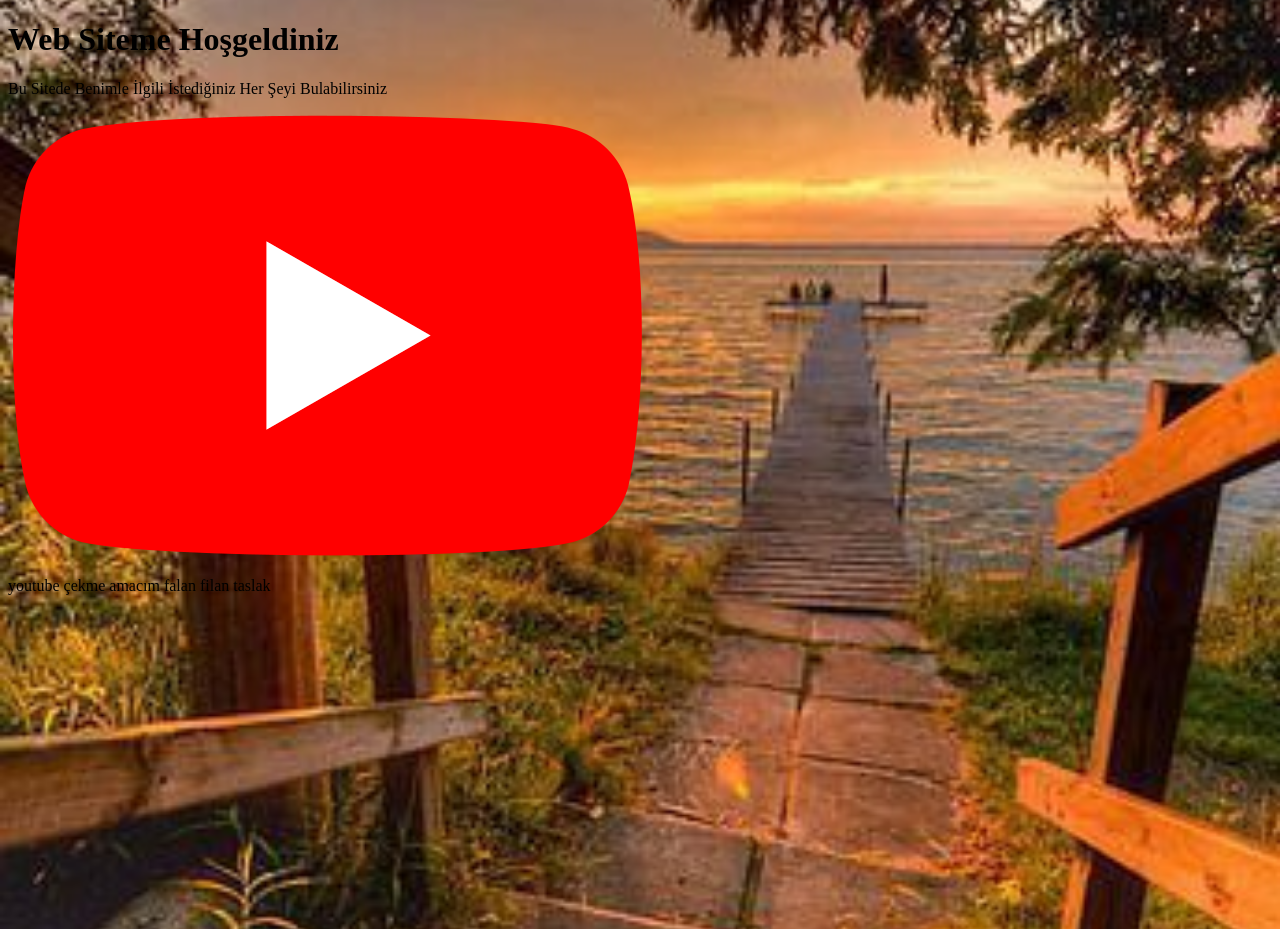
==== frontend/index.html @ 65c13953 "web sitesi yapımı" ====
<!doctype html>
<html lang="en">
  <head>
    <meta charset="UTF-8" />
    <meta name="viewport" content="width=device-width, initial-scale=1.0" />
    <title>efe berke erdoğan</title>
    <link rel="stylesheet" href="css/style.css" />
  </head>
  <body background="images/manzara.jpg">
    <div class="container">
      <div class="başlık" id="özel-başlık">
        <p>
          <span>
            <h1>Web Siteme Hoşgeldiniz</h1>
            <p>Bu Sitede Benimle İlgili İstediğiniz Her Şeyi Bulabilirsiniz</p>
          </span>
        </p>
      </div>

      <div class="YouTube" id="YouTube-kartı">
        <div class="YouTube" id="YT-Link">
          <a href="https://www.youtube.com/" target="_blank">
            <img src="images/Youtube_logo.png" alt=""
          /></a>
        </div>
        <div>
            <p>
                <span>
                    youtube çekme amacım falan filan taslak
                </span>
            </p>
        </div>
      </div>
    </div>

    <script src="js/script.js"></script>
  </body>
</html>
---- frontend/css/style.css ----
body {
    background-size: cover;
    background-repeat: no-repeat;
    background-attachment: fixed;
    background-position: center;
    min-height: 100vh;
}
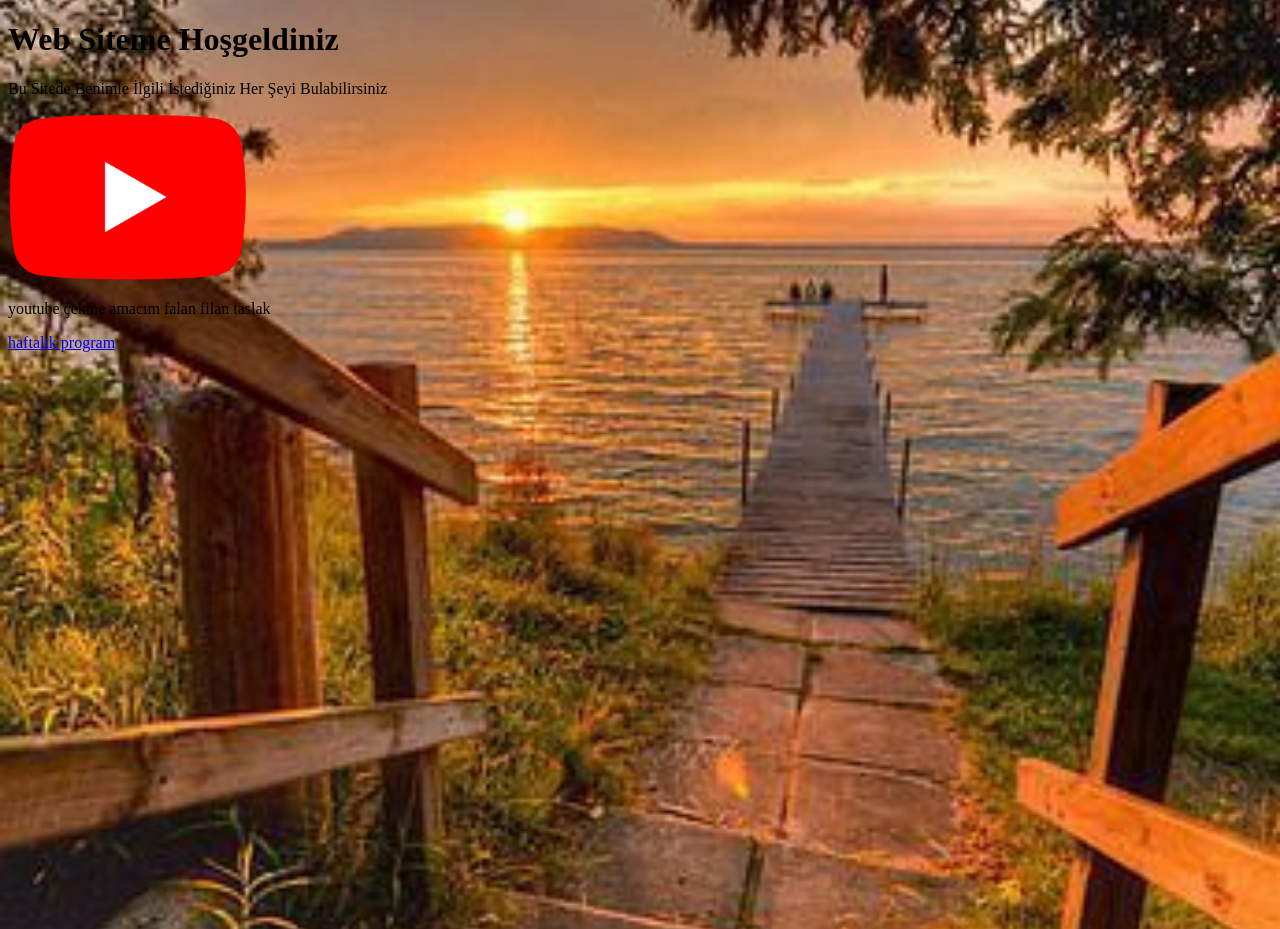
==== commit afe675a4: "haftalık program yapımı" ====
--- a/frontend/index.html
+++ b/frontend/index.html
@@ -5,6 +5,7 @@
     <meta name="viewport" content="width=device-width, initial-scale=1.0" />
     <title>efe berke erdoğan</title>
     <link rel="stylesheet" href="css/style.css" />
+    <link 
   </head>
   <body background="images/manzara.jpg">
     <div class="container">
@@ -31,6 +32,10 @@
             </p>
         </div>
       </div>
+      <div class="haftalık-program">
+        <a href="index.sayfa.2.html" target="_blank">haftalık program</a>
+
+      </div>
     </div>
 
     <script src="js/script.js"></script>
--- a/frontend/css/style.css
+++ b/frontend/css/style.css
@@ -4,4 +4,8 @@
     background-attachment: fixed;
     background-position: center;
     min-height: 100vh;
+}
+#YT-Link img{
+    width: 240px;
+    height: auto;
 }
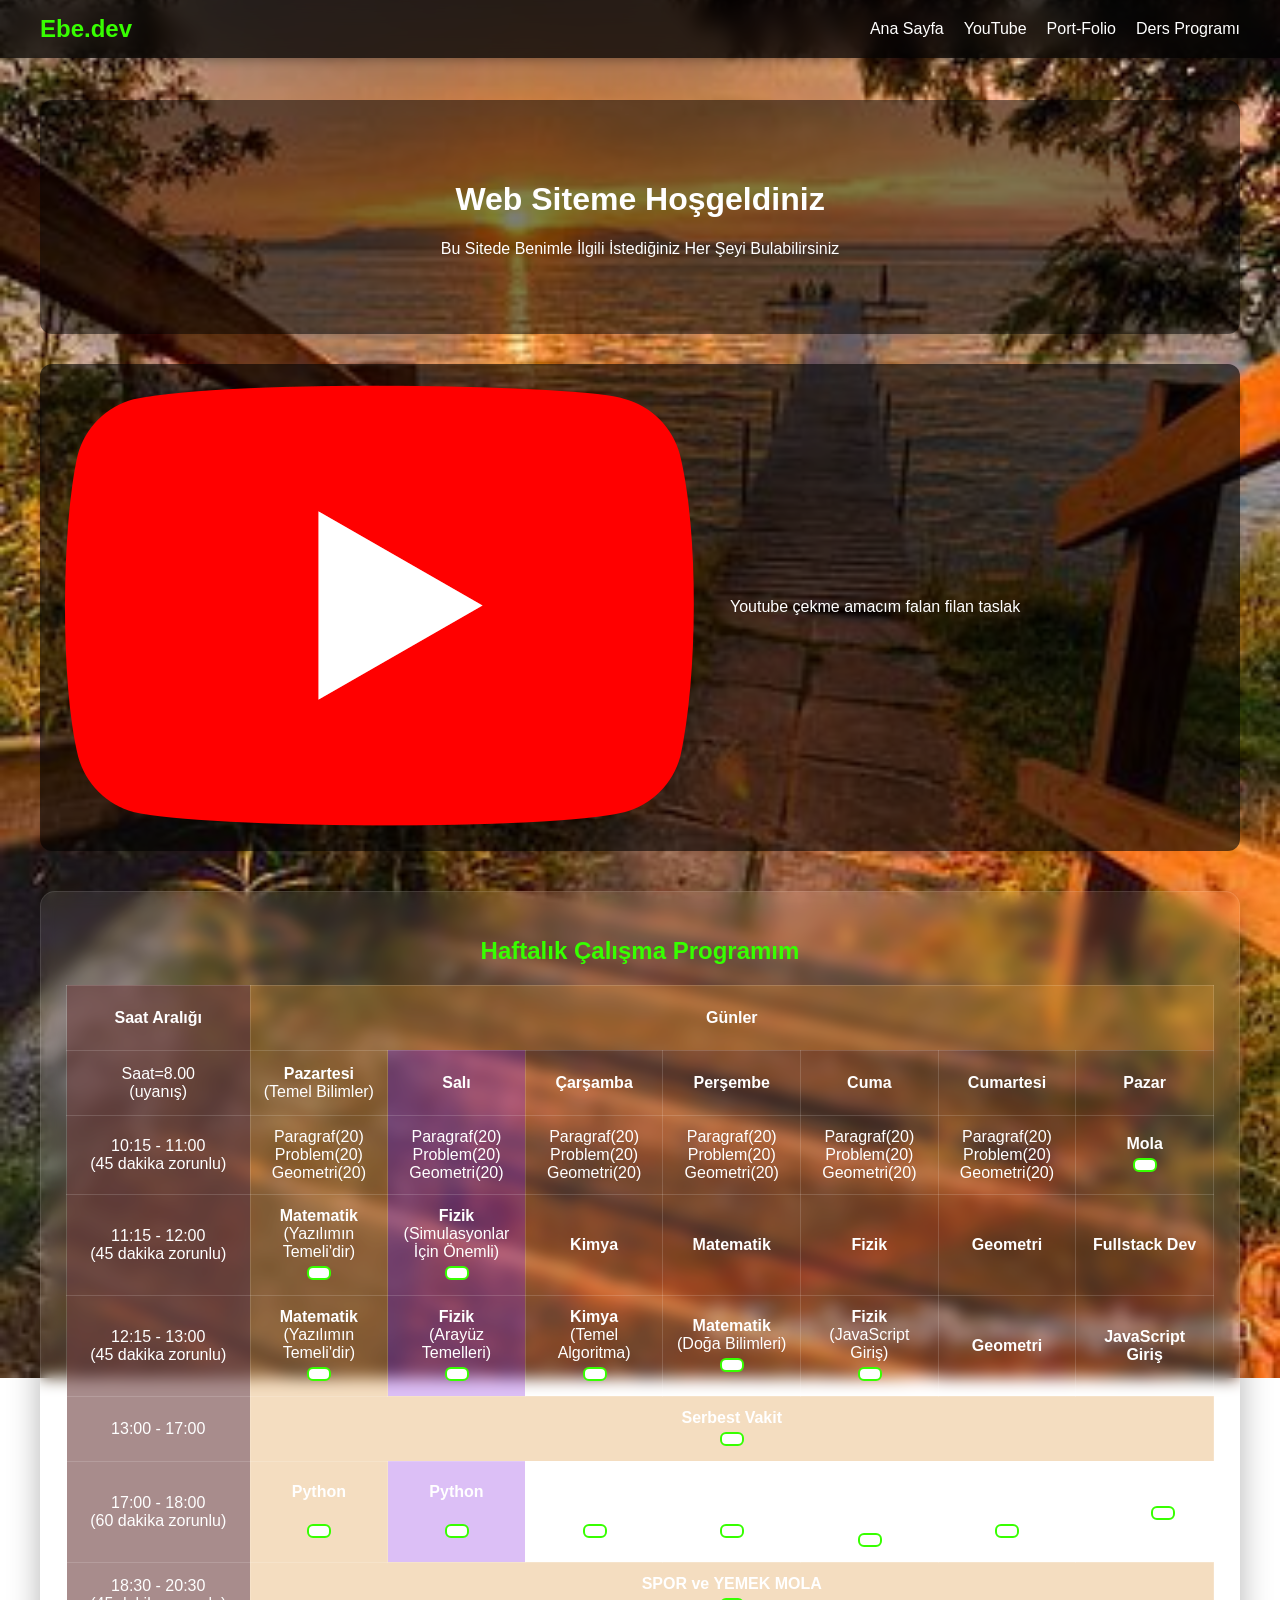
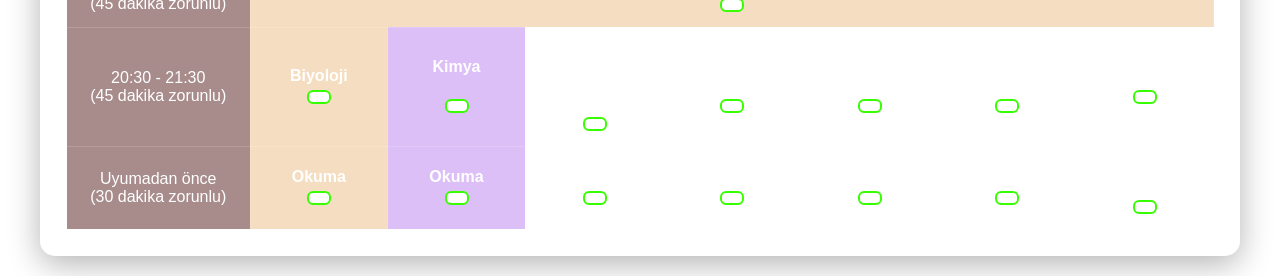
==== commit aed2a7e1: "kod yapısı değişimi ve düzenleme" ====
--- a/frontend/index.html
+++ b/frontend/index.html
@@ -1,43 +1,164 @@
 <!doctype html>
-<html lang="en">
+<html lang="tr">
   <head>
     <meta charset="UTF-8" />
     <meta name="viewport" content="width=device-width, initial-scale=1.0" />
-    <title>efe berke erdoğan</title>
-    <link rel="stylesheet" href="css/style.css" />
-    <link 
+    <title>Efe Berke Erdoğan</title>
+    <link rel="stylesheet" href="/frontend/css/style.css" />
   </head>
-  <body background="images/manzara.jpg">
+  <body>
+
+    <nav class="navbar">
+      <div class="nav-container">
+        <a href="#home" class="logo">Ebe.dev</a>
+        <ul class="nav-links">
+          <li><a href="#home">Ana Sayfa</a></li>
+          <li><a href="#youtube">YouTube</a></li>
+          <li><a href="#port-folio">Port-Folio</a></li>
+          <li><a href="#weekly-program">Ders Programı</a></li>
+        </ul>
+      </div>
+    </nav>
+
     <div class="container">
-      <div class="başlık" id="özel-başlık">
-        <p>
-          <span>
-            <h1>Web Siteme Hoşgeldiniz</h1>
-            <p>Bu Sitede Benimle İlgili İstediğiniz Her Şeyi Bulabilirsiniz</p>
-          </span>
-        </p>
-      </div>
+      
+      <header class="hero-section" id="home">
+        <h1>Web Siteme Hoşgeldiniz</h1>
+        <p>Bu Sitede Benimle İlgili İstediğiniz Her Şeyi Bulabilirsiniz</p>
+      </header>
 
-      <div class="YouTube" id="YouTube-kartı">
-        <div class="YouTube" id="YT-Link">
-          <a href="https://www.youtube.com/" target="_blank">
-            <img src="images/Youtube_logo.png" alt=""
-          /></a>
+      <section class="youtube-section" id="youtube">
+        <div class="youtube-card">
+          <div class="yt-logo">
+            <a href="https://www.youtube.com/" target="_blank">
+              <img src="images/Youtube_logo.png" alt="YouTube Logo" />
+            </a>
+          </div>
+          <div class="yt-content">
+            <p>Youtube çekme amacım falan filan taslak</p>
+          </div>
         </div>
-        <div>
-            <p>
-                <span>
-                    youtube çekme amacım falan filan taslak
-                </span>
-            </p>
+      </section>
+
+      <section class="port-folio-section" id="port-folio">
+
+      </section>
+
+      <section class="program-section" id="weekly-program">
+        <h2 class="section-title">Haftalık Çalışma Programım</h2>
+        <div class="table-responsive">
+          <table border="1" cellpadding="1" cellspacing="0">
+            <colgroup>
+              <col class="saat-sutunu" />
+              <col class="pazartesi-sutunu" />
+              <col class="sali-sutunu" />
+              <col class="carsamba-sutunu" />
+              <col class="persembe-sutunu" />
+              <col class="cuma-sutunu" />
+              <col class="cumartesi-sutunu" />
+              <col class="pazar-sutunu" />
+            </colgroup>
+
+            <thead>
+              <tr>
+                <th>Saat Aralığı</th>
+                <th colspan="7" style="text-align: center">Günler</th>
+              </tr>
+            </thead>
+
+            <tbody>
+              <tr>
+                <td>Saat=8.00<br />(uyanış)</td>
+                <td><b>Pazartesi</b><br />(Temel Bilimler)</td>
+                <td><b>Salı</b></td>
+                <td><b>Çarşamba</b></td>
+                <td><b>Perşembe</b></td>
+                <td><b>Cuma</b></td>
+                <td><b>Cumartesi</b></td>
+                <td><b>Pazar</b></td>
+              </tr>
+
+              <tr>
+                <td>10:15 - 11:00<br />(45 dakika zorunlu)</td>
+                <td>Paragraf(20)<br/>Problem(20)<br/>Geometri(20)</td>
+                <td>Paragraf(20)<br/>Problem(20)<br/>Geometri(20)</td>
+                <td>Paragraf(20)<br/>Problem(20)<br/>Geometri(20)</td>
+                <td>Paragraf(20)<br/>Problem(20)<br/>Geometri(20)</td>
+                <td>Paragraf(20)<br/>Problem(20)<br/>Geometri(20)</td>
+                <td>Paragraf(20)<br/>Problem(20)<br/>Geometri(20)</td>
+                <td><b>Mola</b><br /><input type="checkbox" class="ders-tik" id="pazar-mola" /></td>
+              </tr>
+
+              <tr>
+                <td>11:15 - 12:00<br/>(45 dakika zorunlu)</td>
+                <td><b>Matematik</b><br />(Yazılımın Temeli'dir)<br /><input type="checkbox" class="ders-tik" id="pzt2-matematik" /></td>
+                <td><b>Fizik</b><br />(Simulasyonlar İçin Önemli)<br /><input type="checkbox" class="ders-tik" id="fzk2" /></td>
+                <td><b>Kimya</b><br/></td>
+                <td><b>Matematik</b><br/></td>
+                <td><b>Fizik</b><br/></td>
+                <td><b>Geometri</b><br/></td>
+                <td><b>Fullstack Dev</b><br/></td>
+              </tr>
+
+              <tr>
+                <td>12:15 - 13:00<br/>(45 dakika zorunlu)</td>
+                <td><b>Matematik</b><br />(Yazılımın Temeli'dir)<br /><input type="checkbox" class="ders-tik" id="pzt-matematik" /></td>
+                <td><b>Fizik</b><br />(Arayüz Temelleri)<br /><input type="checkbox" class="ders-tik" id="salı-fzk" /></td>
+                <td><b>Kimya</b><br />(Temel Algoritma)<br /><input type="checkbox" class="ders-tik" id="çarşamba-kmy" /></td>
+                <td><b>Matematik</b><br />(Doğa Bilimleri)<br /><input type="checkbox" class="ders-tik" id="perşembe-mat" /></td>
+                <td><b>Fizik</b><br />(JavaScript Giriş)<br /><input type="checkbox" class="ders-tik" id="cuma-fzk" /></td>
+                <td><b>Geometri</b></td>
+                <td><b>JavaScript Giriş</b></td>
+              </tr>
+
+              <tr>
+                <td>13:00 - 17:00</td>
+                <td colspan="7" style="text-align: center"><b>Serbest Vakit</b><br /><input type="checkbox" class="ders-tik" id="serbest" /></td>
+              </tr>
+
+              <tr>
+                <td>17:00 - 18:00<br/>(60 dakika zorunlu)</td>
+                <td><b>Python</b><br /><br /><input type="checkbox" class="ders-tik" id="pzt-py" /></td>
+                <td><b>Python</b><br /><br /><input type="checkbox" class="ders-tik" id="salı-py" /></td>
+                <td><b>Yabancı Dil</b><br /><br /><input type="checkbox" class="ders-tik" id="çarşamba-dil" /></td>
+                <td><b>Python</b><br /><br /><input type="checkbox" class="ders-tik" id="perşembe-py" /></td>
+                <td><b>Fullstack Pratik</b><br /><br /><input type="checkbox" class="ders-tik" id="cuma-fs" /></td>
+                <td><b>Yabancı Dil</b><br /><br /><input type="checkbox" class="ders-tik" id="cumartesi-dil" /></td>
+                <td><b>Mola</b><input type="checkbox" class="ders-tik" id="serbest2" /></td>
+              </tr>
+
+              <tr>
+                <td>18:30 - 20:30<br/>(45 dakika zorunlu)</td>
+                <td colspan="7" style="text-align: center"><b>SPOR ve YEMEK MOLA<br /><input type="checkbox" class="ders-tik" id="spor" /></b></td>
+              </tr>
+
+              <tr>
+                <td>20:30 - 21:30<br/>(45 dakika zorunlu)</td>
+                <td><b>Biyoloji</b><br /><input type="checkbox" class="ders-tik" id="pzt-bio" /></td>
+                <td><b>Kimya</b><br /><br /><input type="checkbox" class="ders-tik" id="salı-kmy2" /></td>
+                <td><b>Çince</b><br />(Çince müzik, dizi veya videolar izle.)<br /><input type="checkbox" class="ders-tik" id="çarşamba-çince" /></td>
+                <td><b>Biyoloji</b><br />(.)<br /><input type="checkbox" class="ders-tik" id="perşembe-bio" /></td>
+                <td><b>Kimya</b><br /><br /><input type="checkbox" class="ders-tik" id="cuma-kmy2" /></td>
+                <td><b>Haftalık Özet</b><br /><br /><input type="checkbox" class="ders-tik" id="cumartesi-özet" /></td>
+                <td><b>Mola</b><br /><input type="checkbox" class="ders-tik" id="pazar-mola2" /></td>
+              </tr>
+
+              <tr>
+                <td>Uyumadan önce<br/>(30 dakika zorunlu)</td>
+                <td><b>Okuma</b><br /><input type="checkbox" class="ders-tik" id="pzt-oku" /></td>
+                <td><b>Okuma</b><br /><input type="checkbox" class="ders-tik" id="salı-oku" /></td>
+                <td><b>Okuma</b><br /><input type="checkbox" class="ders-tik" id="çarşamba-oku" /></td>
+                <td><b>Okuma</b><br /><input type="checkbox" class="ders-tik" id="perşembe-oku" /></td>
+                <td><b>Okuma</b><br /><input type="checkbox" class="ders-tik" id="cuma-oku" /></td>
+                <td><b>Okuma</b><br /><input type="checkbox" class="ders-tik" id="cumartesi-oku" /></td>
+                <td><b>Kitabın Haftalık Özeti</b><br /><input type="checkbox" class="ders-tik" id="pazar-oku" /></td>
+              </tr>
+            </tbody>
+          </table>
         </div>
-      </div>
-      <div class="haftalık-program">
-        <a href="index.sayfa.2.html" target="_blank">haftalık program</a>
-
-      </div>
+      </section>
     </div>
 
-    <script src="js/script.js"></script>
+    <script src="/frontend/js/script.js"></script>
   </body>
-</html>
+</html>
--- a/frontend/css/style.css
+++ b/frontend/css/style.css
@@ -1,11 +1,165 @@
+/* GENEL AYARLAR VE TEK SAYFADA YAĞ GİBİ KAYMA EFEKTİ */
+html {
+    scroll-behavior: smooth; /* Butonlara basınca sayfayı yumuşakça kaydıran sihir */
+    font-family: 'Segoe UI', Tahoma, Geneva, Verdana, sans-serif;
+}
+
 body {
+    background-image: url('../images/manzara.jpg'); /* Klasör yapına göre gerekirse yolu düzeltirsin */
     background-size: cover;
     background-repeat: no-repeat;
     background-attachment: fixed;
     background-position: center;
     min-height: 100vh;
+    margin: 0;
+    padding-top: 80px; /* Navbar'ın altında kalmamak için boşluk */
+    color: #fff;
 }
-#YT-Link img{
-    width: 240px;
+
+/* KAPSAYICI */
+.container {
+    max-width: 1200px;
+    margin: 0 auto;
+    padding: 20px;
+}
+
+/* MODERN NAVBAR STİLLERİ */
+.navbar {
+    position: fixed;
+    top: 0;
+    left: 0;
+    width: 100%;
+    background: rgba(0, 0, 0, 0.75);
+    backdrop-filter: blur(10px);
+    z-index: 1000;
+    box-shadow: 0 2px 10px rgba(0,0,0,0.3);
+}
+.nav-container {
+    display: flex;
+    justify-content: space-between;
+    align-items: center;
+    max-width: 1200px;
+    margin: 0 auto;
+    padding: 15px 20px;
+}
+.navbar .logo {
+    color: #37ff00;
+    font-size: 24px;
+    font-weight: bold;
+    text-decoration: none;
+}
+.nav-links {
+    list-style: none;
+    display: flex;
+    gap: 20px;
+    margin: 0;
+    padding: 0;
+}
+.nav-links a {
+    color: #fff;
+    text-decoration: none;
+    font-weight: 500;
+    transition: color 0.3s ease;
+}
+.nav-links a:hover {
+    color: #37ff00; /* Menünün üstüne gelince parlasın */
+}
+
+/* BAŞLIK VE KARTLAR */
+.hero-section {
+    text-align: center;
+    padding: 60px 20px;
+    background: rgba(0, 0, 0, 0.5);
+    border-radius: 12px;
+    margin-bottom: 30px;
+}
+
+.youtube-card {
+    display: flex;
+    align-items: center;
+    gap: 30px;
+    background: rgba(0, 0, 0, 0.6);
+    padding: 20px;
+    border-radius: 12px;
+    margin-bottom: 40px;
+}
+#YT-Link img {
+    width: 20px; /* İstediğin boyuta çekebilirsin */
+    max-width: 180px;
     height: auto;
+}
+
+/* TABLO STİLLERİ (MODERN CAM EFEKTİ) */
+.program-section {
+    background: rgba(255, 255, 255, 0.08); /* Şeffaf beyaz arka plan */
+    backdrop-filter: blur(8px); /* Arkadaki manzarayı buzlu cam yapar */
+    border: 1px solid rgba(255, 255, 255, 0.1);
+    padding: 25px;
+    border-radius: 15px;
+    box-shadow: 0 8px 32px rgba(0, 0, 0, 0.3);
+}
+.section-title {
+    text-align: center;
+    color: #37ff00;
+    margin-bottom: 20px;
+}
+.table-responsive {
+    overflow-x: auto; /* Mobilde tablo taşarsa yana doğru kaysın diye koruma */
+}
+table {
+    width: 100%;
+    table-layout: fixed;
+    border-collapse: collapse;
+    color: #fff;
+}
+
+.saat-sutunu {
+    width: 16%;
+    background: rgba(110, 64, 64, 0.6);
+}
+.pazartesi-sutunu, .sali-sutunu, .carsamba-sutunu, .persembe-sutunu, .cuma-sutunu, .cumartesi-sutunu, .pazar-sutunu {
+    width: 12%;
+}
+.pazartesi-sutunu { background: rgba(219, 142, 49, 0.3); }
+.sali-sutunu { background: rgba(138, 43, 226, 0.3); }
+
+table td, table th {
+    height: 40px;
+    text-align: center;
+    vertical-align: middle;
+    word-wrap: break-word;
+    padding: 12px;
+    border: 1px solid rgba(255, 255, 255, 0.15);
+}
+
+/* SENİN EFSANE TİK TASARIMIN (Ufak hata düzeltildi) */
+.ders-tik {
+    -webkit-appearance: none;
+    appearance: none;
+    width: 24px;
+    height: 14px;
+    border: 2px solid #37ff00;
+    border-radius: 6px;
+    outline: none;
+    cursor: pointer;
+    display: inline-block;
+    vertical-align: middle;
+    margin-top: 5px;
+    transition: all 0.2s ease;
+    background-color: #fff;
+}
+.ders-tik:checked {
+    background-color: #00d107;
+    border-color: #4caf50;
+    position: relative;
+}
+.ders-tik:checked::before {
+    content: '✓';
+    font-size: 14px;
+    color: white;
+    font-weight: bold;
+    position: absolute;
+    top: 50%;
+    left: 50%;
+    transform: translate(-50%, -50%);
 }
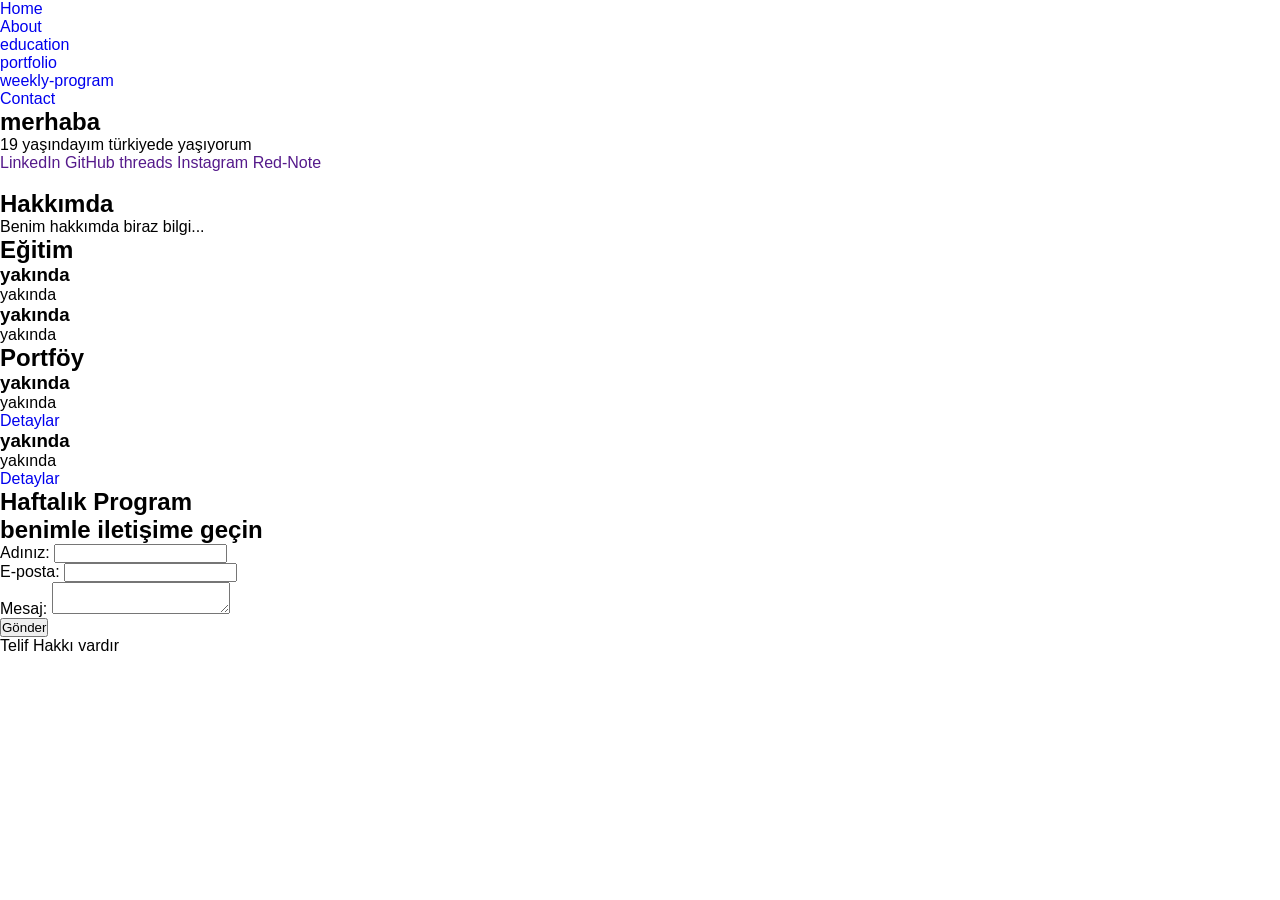
==== commit f75eeec6: "yeni iskelet yapısı ve css başlangıç" ====
--- a/frontend/index.html
+++ b/frontend/index.html
@@ -1,164 +1,115 @@
 <!doctype html>
-<html lang="tr">
+<html lang="en">
   <head>
     <meta charset="UTF-8" />
     <meta name="viewport" content="width=device-width, initial-scale=1.0" />
-    <title>Efe Berke Erdoğan</title>
     <link rel="stylesheet" href="/frontend/css/style.css" />
+    <title>aero-zenith-sys</title>
   </head>
   <body>
+    <header class="head-and-navbar">
+      <nav class="navbar">
+        <div class="logo-container"></div>
+        <ul class="nav-links">
+          <li><a href="#home">Home</a></li>
+          <li><a href="#about">About</a></li>
+          <li><a href="#education">education</a></li>
+          <li><a href="#portfolio">portfolio</a></li>
+          <li><a href="#weekly-program">weekly-program</a></li>
+          <li><a href="#contact">Contact</a></li>
+        </ul>
+      </nav>
+    </header>
 
-    <nav class="navbar">
-      <div class="nav-container">
-        <a href="#home" class="logo">Ebe.dev</a>
-        <ul class="nav-links">
-          <li><a href="#home">Ana Sayfa</a></li>
-          <li><a href="#youtube">YouTube</a></li>
-          <li><a href="#port-folio">Port-Folio</a></li>
-          <li><a href="#weekly-program">Ders Programı</a></li>
-        </ul>
-      </div>
-    </nav>
+    <main class="main-content">
+      <section class="hero-section" id="home">
+        <div class="left-container">
+          <h1>merhaba</h1>
+          <p>19 yaşındayım türkiyede yaşıyorum</p>
+          <div class="social-icon-links">
+            <a href="" target="_blank">LinkedIn</a>
+            <a href="" target="_blank">GitHub</a>
+            <a href="" target="_blank">threads</a>
+            <a href="" target="_blank">Instagram</a>
+            <a href="" target="_blank">Red-Note</a>
+          </div>
+        </div>
+        <div class="left-container-image">
+          <img src="" alt="" />
+        </div>
+      </section>
 
-    <div class="container">
-      
-      <header class="hero-section" id="home">
-        <h1>Web Siteme Hoşgeldiniz</h1>
-        <p>Bu Sitede Benimle İlgili İstediğiniz Her Şeyi Bulabilirsiniz</p>
-      </header>
+      <section class="about-section" id="about">
+        <h2>Hakkımda</h2>
+        <div>
+          <p>Benim hakkımda biraz bilgi...</p>
+        </div>
+      </section>
 
-      <section class="youtube-section" id="youtube">
-        <div class="youtube-card">
-          <div class="yt-logo">
-            <a href="https://www.youtube.com/" target="_blank">
-              <img src="images/Youtube_logo.png" alt="YouTube Logo" />
-            </a>
+      <section class="education-section" id="education">
+        <h2>Eğitim</h2>
+        <div class="education-card">
+          <h3>yakında</h3>
+          <p>yakında</p>
+        </div>
+
+        <div class="education-card">
+          <h3>yakında</h3>
+          <p>yakında</p>
+        </div>
+      </section>
+
+      <section class="portfolio-section" id="portfolio">
+        <h2>Portföy</h2>
+
+        <div>
+          <div class="portfolio-card">
+            <h3>yakında</h3>
+            <p>yakında</p>
+            <a href="#">Detaylar</a>
           </div>
-          <div class="yt-content">
-            <p>Youtube çekme amacım falan filan taslak</p>
+
+          <div class="portfolio-card">
+            <h3>yakında</h3>
+            <p>yakında</p>
+            <a href="#">Detaylar</a>
           </div>
         </div>
       </section>
 
-      <section class="port-folio-section" id="port-folio">
+      <section class="weekly-program-section" id="weekly-program">
+        <h2>Haftalık Program</h2>
 
+        <div>
+          <table></table>
+        </div>
       </section>
 
-      <section class="program-section" id="weekly-program">
-        <h2 class="section-title">Haftalık Çalışma Programım</h2>
-        <div class="table-responsive">
-          <table border="1" cellpadding="1" cellspacing="0">
-            <colgroup>
-              <col class="saat-sutunu" />
-              <col class="pazartesi-sutunu" />
-              <col class="sali-sutunu" />
-              <col class="carsamba-sutunu" />
-              <col class="persembe-sutunu" />
-              <col class="cuma-sutunu" />
-              <col class="cumartesi-sutunu" />
-              <col class="pazar-sutunu" />
-            </colgroup>
+      <section class="contact-section" id="contact">
+        <h2>benimle iletişime geçin</h2>
 
-            <thead>
-              <tr>
-                <th>Saat Aralığı</th>
-                <th colspan="7" style="text-align: center">Günler</th>
-              </tr>
-            </thead>
-
-            <tbody>
-              <tr>
-                <td>Saat=8.00<br />(uyanış)</td>
-                <td><b>Pazartesi</b><br />(Temel Bilimler)</td>
-                <td><b>Salı</b></td>
-                <td><b>Çarşamba</b></td>
-                <td><b>Perşembe</b></td>
-                <td><b>Cuma</b></td>
-                <td><b>Cumartesi</b></td>
-                <td><b>Pazar</b></td>
-              </tr>
-
-              <tr>
-                <td>10:15 - 11:00<br />(45 dakika zorunlu)</td>
-                <td>Paragraf(20)<br/>Problem(20)<br/>Geometri(20)</td>
-                <td>Paragraf(20)<br/>Problem(20)<br/>Geometri(20)</td>
-                <td>Paragraf(20)<br/>Problem(20)<br/>Geometri(20)</td>
-                <td>Paragraf(20)<br/>Problem(20)<br/>Geometri(20)</td>
-                <td>Paragraf(20)<br/>Problem(20)<br/>Geometri(20)</td>
-                <td>Paragraf(20)<br/>Problem(20)<br/>Geometri(20)</td>
-                <td><b>Mola</b><br /><input type="checkbox" class="ders-tik" id="pazar-mola" /></td>
-              </tr>
-
-              <tr>
-                <td>11:15 - 12:00<br/>(45 dakika zorunlu)</td>
-                <td><b>Matematik</b><br />(Yazılımın Temeli'dir)<br /><input type="checkbox" class="ders-tik" id="pzt2-matematik" /></td>
-                <td><b>Fizik</b><br />(Simulasyonlar İçin Önemli)<br /><input type="checkbox" class="ders-tik" id="fzk2" /></td>
-                <td><b>Kimya</b><br/></td>
-                <td><b>Matematik</b><br/></td>
-                <td><b>Fizik</b><br/></td>
-                <td><b>Geometri</b><br/></td>
-                <td><b>Fullstack Dev</b><br/></td>
-              </tr>
-
-              <tr>
-                <td>12:15 - 13:00<br/>(45 dakika zorunlu)</td>
-                <td><b>Matematik</b><br />(Yazılımın Temeli'dir)<br /><input type="checkbox" class="ders-tik" id="pzt-matematik" /></td>
-                <td><b>Fizik</b><br />(Arayüz Temelleri)<br /><input type="checkbox" class="ders-tik" id="salı-fzk" /></td>
-                <td><b>Kimya</b><br />(Temel Algoritma)<br /><input type="checkbox" class="ders-tik" id="çarşamba-kmy" /></td>
-                <td><b>Matematik</b><br />(Doğa Bilimleri)<br /><input type="checkbox" class="ders-tik" id="perşembe-mat" /></td>
-                <td><b>Fizik</b><br />(JavaScript Giriş)<br /><input type="checkbox" class="ders-tik" id="cuma-fzk" /></td>
-                <td><b>Geometri</b></td>
-                <td><b>JavaScript Giriş</b></td>
-              </tr>
-
-              <tr>
-                <td>13:00 - 17:00</td>
-                <td colspan="7" style="text-align: center"><b>Serbest Vakit</b><br /><input type="checkbox" class="ders-tik" id="serbest" /></td>
-              </tr>
-
-              <tr>
-                <td>17:00 - 18:00<br/>(60 dakika zorunlu)</td>
-                <td><b>Python</b><br /><br /><input type="checkbox" class="ders-tik" id="pzt-py" /></td>
-                <td><b>Python</b><br /><br /><input type="checkbox" class="ders-tik" id="salı-py" /></td>
-                <td><b>Yabancı Dil</b><br /><br /><input type="checkbox" class="ders-tik" id="çarşamba-dil" /></td>
-                <td><b>Python</b><br /><br /><input type="checkbox" class="ders-tik" id="perşembe-py" /></td>
-                <td><b>Fullstack Pratik</b><br /><br /><input type="checkbox" class="ders-tik" id="cuma-fs" /></td>
-                <td><b>Yabancı Dil</b><br /><br /><input type="checkbox" class="ders-tik" id="cumartesi-dil" /></td>
-                <td><b>Mola</b><input type="checkbox" class="ders-tik" id="serbest2" /></td>
-              </tr>
-
-              <tr>
-                <td>18:30 - 20:30<br/>(45 dakika zorunlu)</td>
-                <td colspan="7" style="text-align: center"><b>SPOR ve YEMEK MOLA<br /><input type="checkbox" class="ders-tik" id="spor" /></b></td>
-              </tr>
-
-              <tr>
-                <td>20:30 - 21:30<br/>(45 dakika zorunlu)</td>
-                <td><b>Biyoloji</b><br /><input type="checkbox" class="ders-tik" id="pzt-bio" /></td>
-                <td><b>Kimya</b><br /><br /><input type="checkbox" class="ders-tik" id="salı-kmy2" /></td>
-                <td><b>Çince</b><br />(Çince müzik, dizi veya videolar izle.)<br /><input type="checkbox" class="ders-tik" id="çarşamba-çince" /></td>
-                <td><b>Biyoloji</b><br />(.)<br /><input type="checkbox" class="ders-tik" id="perşembe-bio" /></td>
-                <td><b>Kimya</b><br /><br /><input type="checkbox" class="ders-tik" id="cuma-kmy2" /></td>
-                <td><b>Haftalık Özet</b><br /><br /><input type="checkbox" class="ders-tik" id="cumartesi-özet" /></td>
-                <td><b>Mola</b><br /><input type="checkbox" class="ders-tik" id="pazar-mola2" /></td>
-              </tr>
-
-              <tr>
-                <td>Uyumadan önce<br/>(30 dakika zorunlu)</td>
-                <td><b>Okuma</b><br /><input type="checkbox" class="ders-tik" id="pzt-oku" /></td>
-                <td><b>Okuma</b><br /><input type="checkbox" class="ders-tik" id="salı-oku" /></td>
-                <td><b>Okuma</b><br /><input type="checkbox" class="ders-tik" id="çarşamba-oku" /></td>
-                <td><b>Okuma</b><br /><input type="checkbox" class="ders-tik" id="perşembe-oku" /></td>
-                <td><b>Okuma</b><br /><input type="checkbox" class="ders-tik" id="cuma-oku" /></td>
-                <td><b>Okuma</b><br /><input type="checkbox" class="ders-tik" id="cumartesi-oku" /></td>
-                <td><b>Kitabın Haftalık Özeti</b><br /><input type="checkbox" class="ders-tik" id="pazar-oku" /></td>
-              </tr>
-            </tbody>
-          </table>
+        <div class="contact-form">
+          <form action="" method="post">
+            <div>
+              <label for="name">Adınız:</label>
+              <input type="text" id="name" name="name" required />
+            </div>
+            <div>
+              <label for="email">E-posta:</label>
+              <input type="email" id="email" name="email" required />
+            </div>
+            <div>
+              <label for="message">Mesaj:</label>
+              <textarea id="message" name="message" required></textarea>
+            </div>
+            <button type="submit">Gönder</button>
+          </form>
         </div>
       </section>
-    </div>
+    </main>
 
-    <script src="/frontend/js/script.js"></script>
+    <footer>
+      <p>Telif Hakkı vardır</p>
+    </footer>
   </body>
-</html>+</html>
--- a/frontend/css/style.css
+++ b/frontend/css/style.css
@@ -1,165 +1,13 @@
-/* GENEL AYARLAR VE TEK SAYFADA YAĞ GİBİ KAYMA EFEKTİ */
+* {
+    margin: 0;
+    padding: 0; 
+}
+
 html {
-    scroll-behavior: smooth; /* Butonlara basınca sayfayı yumuşakça kaydıran sihir */
+    scroll-behavior: smooth;
     font-family: 'Segoe UI', Tahoma, Geneva, Verdana, sans-serif;
 }
 
-body {
-    background-image: url('../images/manzara.jpg'); /* Klasör yapına göre gerekirse yolu düzeltirsin */
-    background-size: cover;
-    background-repeat: no-repeat;
-    background-attachment: fixed;
-    background-position: center;
-    min-height: 100vh;
-    margin: 0;
-    padding-top: 80px; /* Navbar'ın altında kalmamak için boşluk */
-    color: #fff;
-}
-
-/* KAPSAYICI */
-.container {
-    max-width: 1200px;
-    margin: 0 auto;
-    padding: 20px;
-}
-
-/* MODERN NAVBAR STİLLERİ */
-.navbar {
-    position: fixed;
-    top: 0;
-    left: 0;
-    width: 100%;
-    background: rgba(0, 0, 0, 0.75);
-    backdrop-filter: blur(10px);
-    z-index: 1000;
-    box-shadow: 0 2px 10px rgba(0,0,0,0.3);
-}
-.nav-container {
-    display: flex;
-    justify-content: space-between;
-    align-items: center;
-    max-width: 1200px;
-    margin: 0 auto;
-    padding: 15px 20px;
-}
-.navbar .logo {
-    color: #37ff00;
-    font-size: 24px;
-    font-weight: bold;
+a {
     text-decoration: none;
-}
-.nav-links {
-    list-style: none;
-    display: flex;
-    gap: 20px;
-    margin: 0;
-    padding: 0;
-}
-.nav-links a {
-    color: #fff;
-    text-decoration: none;
-    font-weight: 500;
-    transition: color 0.3s ease;
-}
-.nav-links a:hover {
-    color: #37ff00; /* Menünün üstüne gelince parlasın */
-}
-
-/* BAŞLIK VE KARTLAR */
-.hero-section {
-    text-align: center;
-    padding: 60px 20px;
-    background: rgba(0, 0, 0, 0.5);
-    border-radius: 12px;
-    margin-bottom: 30px;
-}
-
-.youtube-card {
-    display: flex;
-    align-items: center;
-    gap: 30px;
-    background: rgba(0, 0, 0, 0.6);
-    padding: 20px;
-    border-radius: 12px;
-    margin-bottom: 40px;
-}
-#YT-Link img {
-    width: 20px; /* İstediğin boyuta çekebilirsin */
-    max-width: 180px;
-    height: auto;
-}
-
-/* TABLO STİLLERİ (MODERN CAM EFEKTİ) */
-.program-section {
-    background: rgba(255, 255, 255, 0.08); /* Şeffaf beyaz arka plan */
-    backdrop-filter: blur(8px); /* Arkadaki manzarayı buzlu cam yapar */
-    border: 1px solid rgba(255, 255, 255, 0.1);
-    padding: 25px;
-    border-radius: 15px;
-    box-shadow: 0 8px 32px rgba(0, 0, 0, 0.3);
-}
-.section-title {
-    text-align: center;
-    color: #37ff00;
-    margin-bottom: 20px;
-}
-.table-responsive {
-    overflow-x: auto; /* Mobilde tablo taşarsa yana doğru kaysın diye koruma */
-}
-table {
-    width: 100%;
-    table-layout: fixed;
-    border-collapse: collapse;
-    color: #fff;
-}
-
-.saat-sutunu {
-    width: 16%;
-    background: rgba(110, 64, 64, 0.6);
-}
-.pazartesi-sutunu, .sali-sutunu, .carsamba-sutunu, .persembe-sutunu, .cuma-sutunu, .cumartesi-sutunu, .pazar-sutunu {
-    width: 12%;
-}
-.pazartesi-sutunu { background: rgba(219, 142, 49, 0.3); }
-.sali-sutunu { background: rgba(138, 43, 226, 0.3); }
-
-table td, table th {
-    height: 40px;
-    text-align: center;
-    vertical-align: middle;
-    word-wrap: break-word;
-    padding: 12px;
-    border: 1px solid rgba(255, 255, 255, 0.15);
-}
-
-/* SENİN EFSANE TİK TASARIMIN (Ufak hata düzeltildi) */
-.ders-tik {
-    -webkit-appearance: none;
-    appearance: none;
-    width: 24px;
-    height: 14px;
-    border: 2px solid #37ff00;
-    border-radius: 6px;
-    outline: none;
-    cursor: pointer;
-    display: inline-block;
-    vertical-align: middle;
-    margin-top: 5px;
-    transition: all 0.2s ease;
-    background-color: #fff;
-}
-.ders-tik:checked {
-    background-color: #00d107;
-    border-color: #4caf50;
-    position: relative;
-}
-.ders-tik:checked::before {
-    content: '✓';
-    font-size: 14px;
-    color: white;
-    font-weight: bold;
-    position: absolute;
-    top: 50%;
-    left: 50%;
-    transform: translate(-50%, -50%);
 }
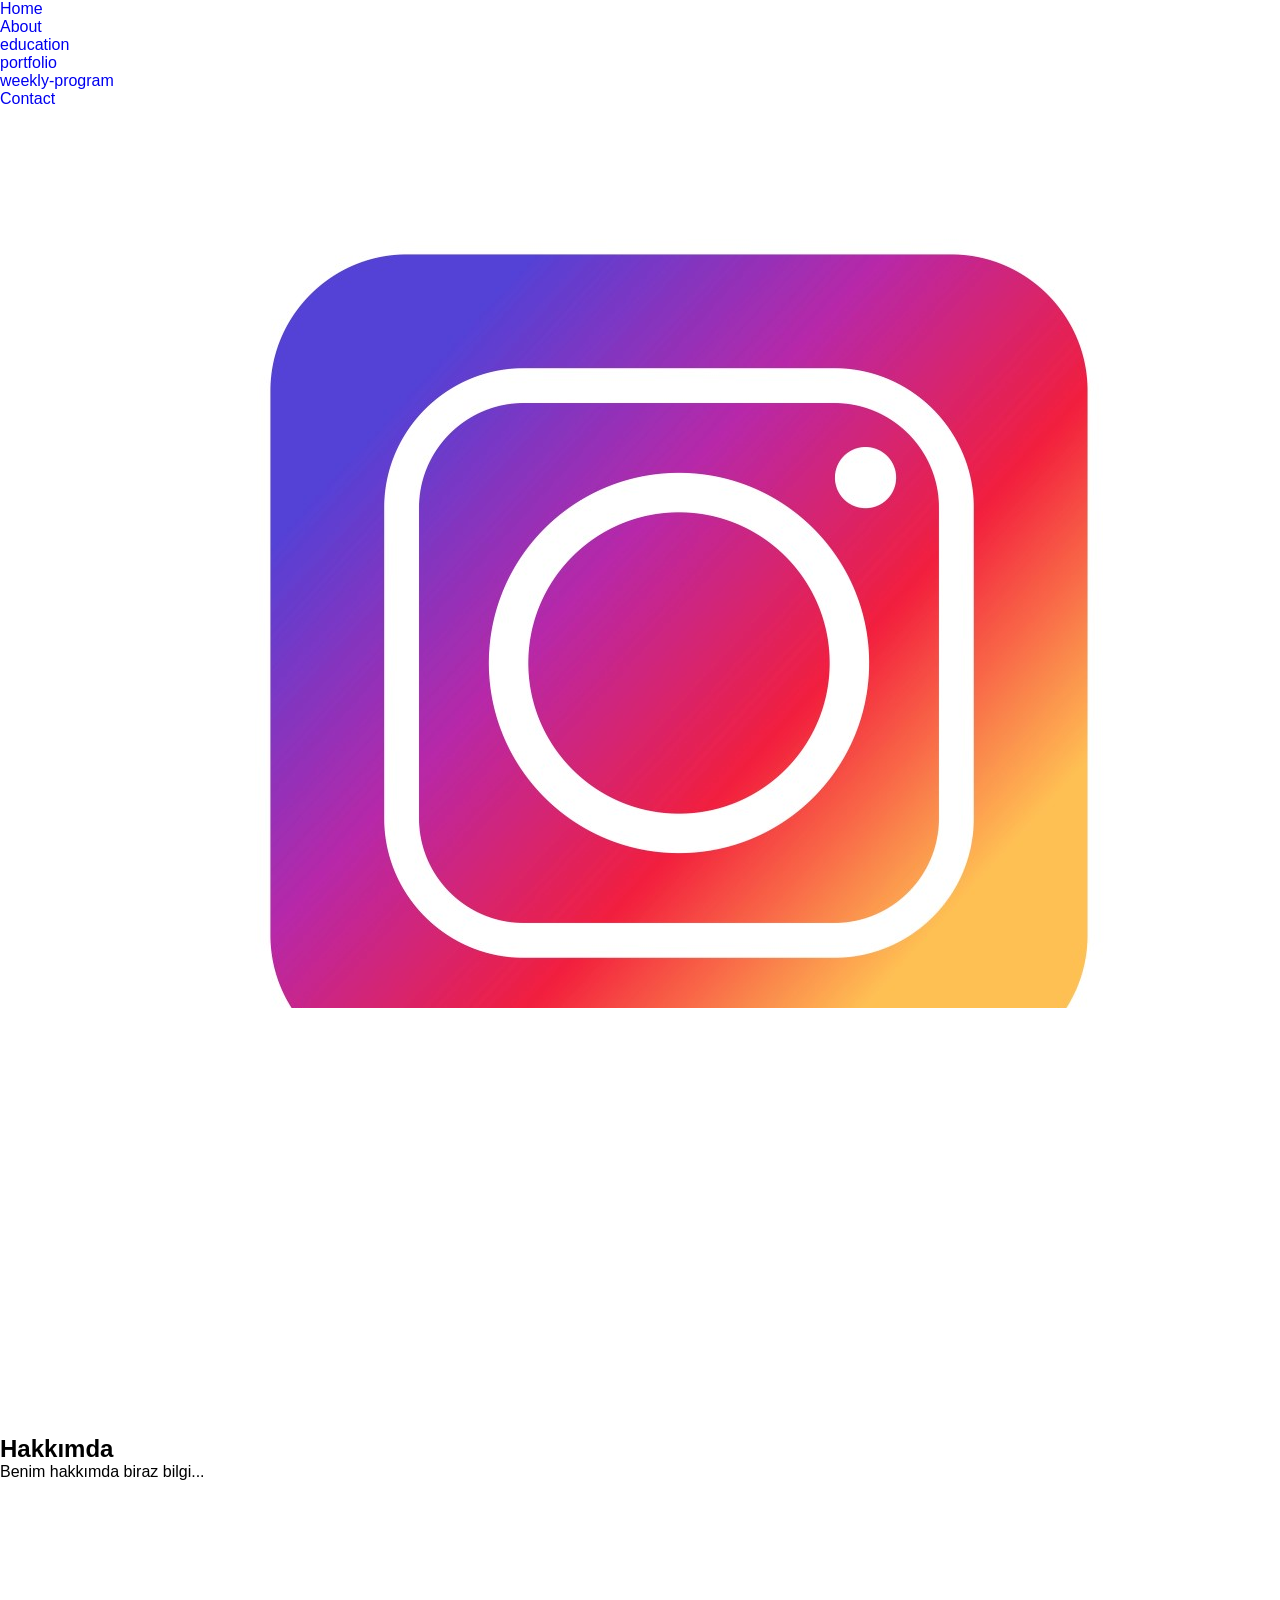
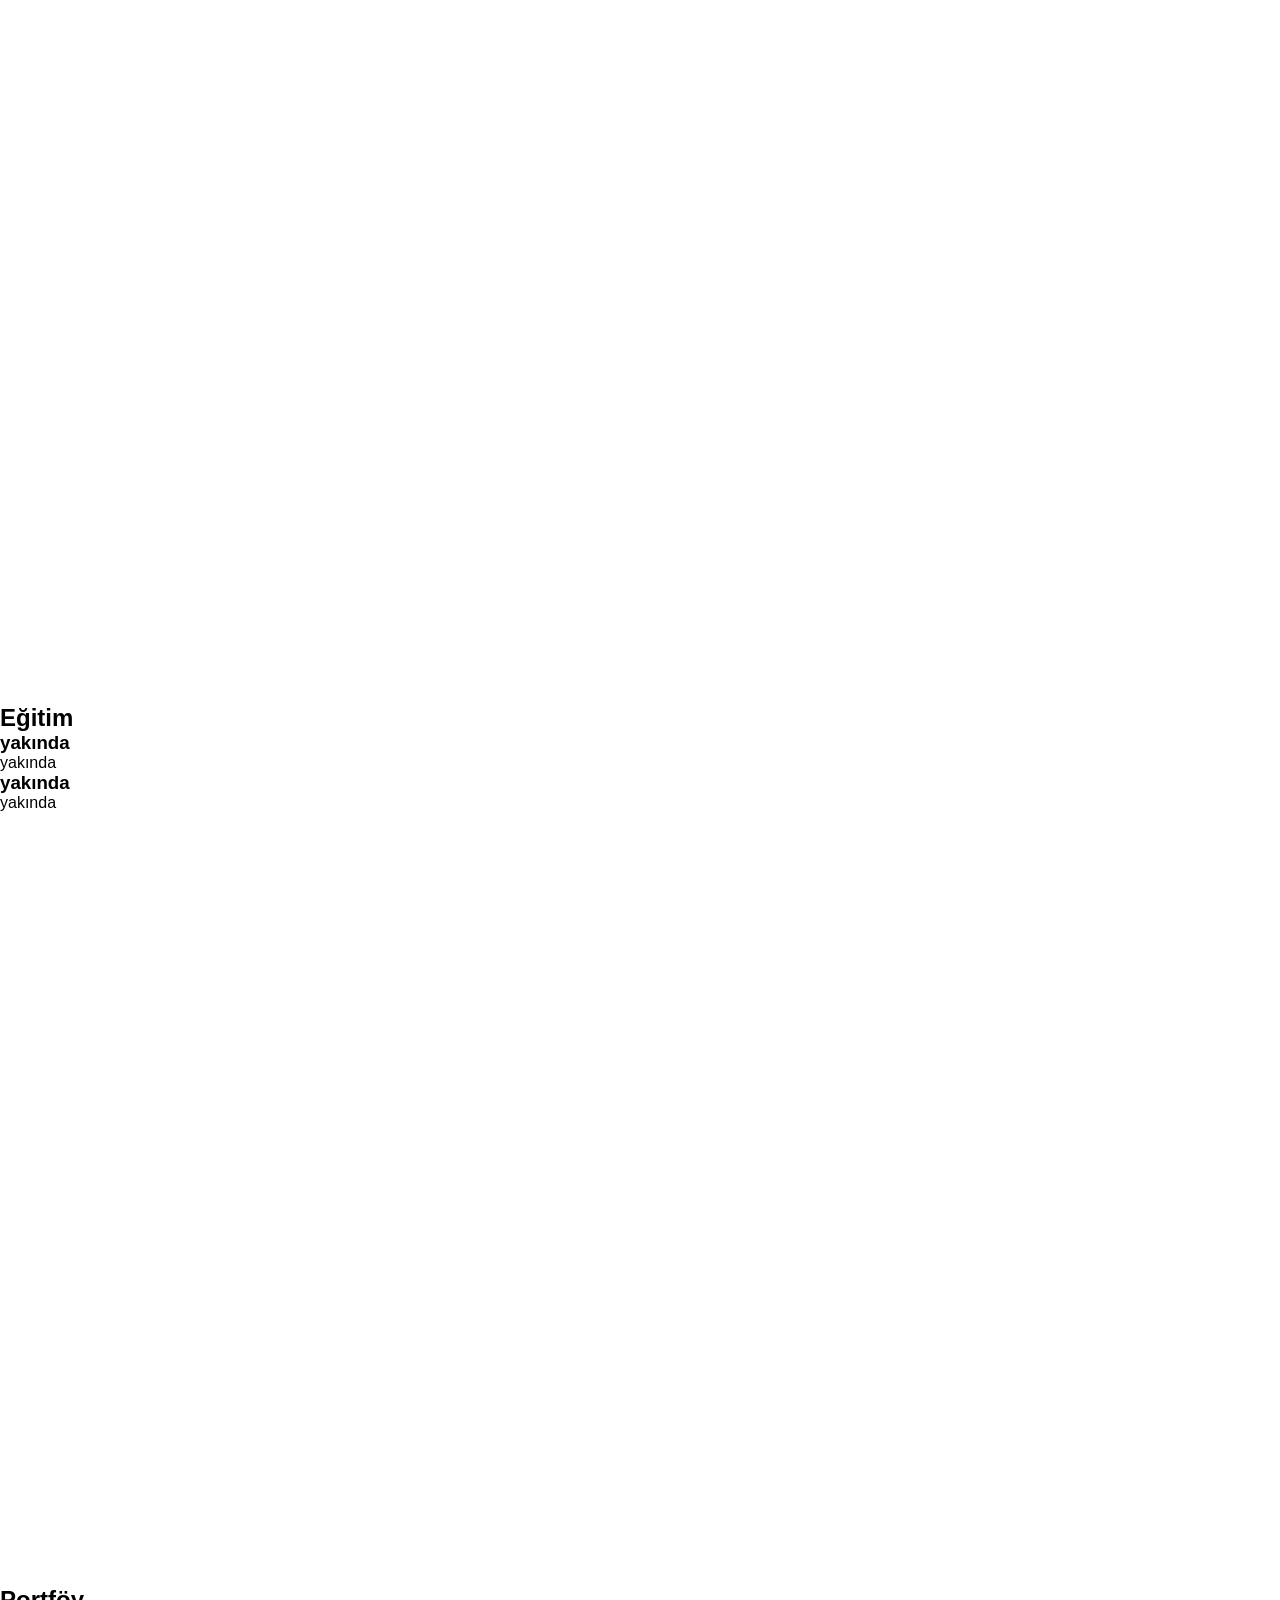
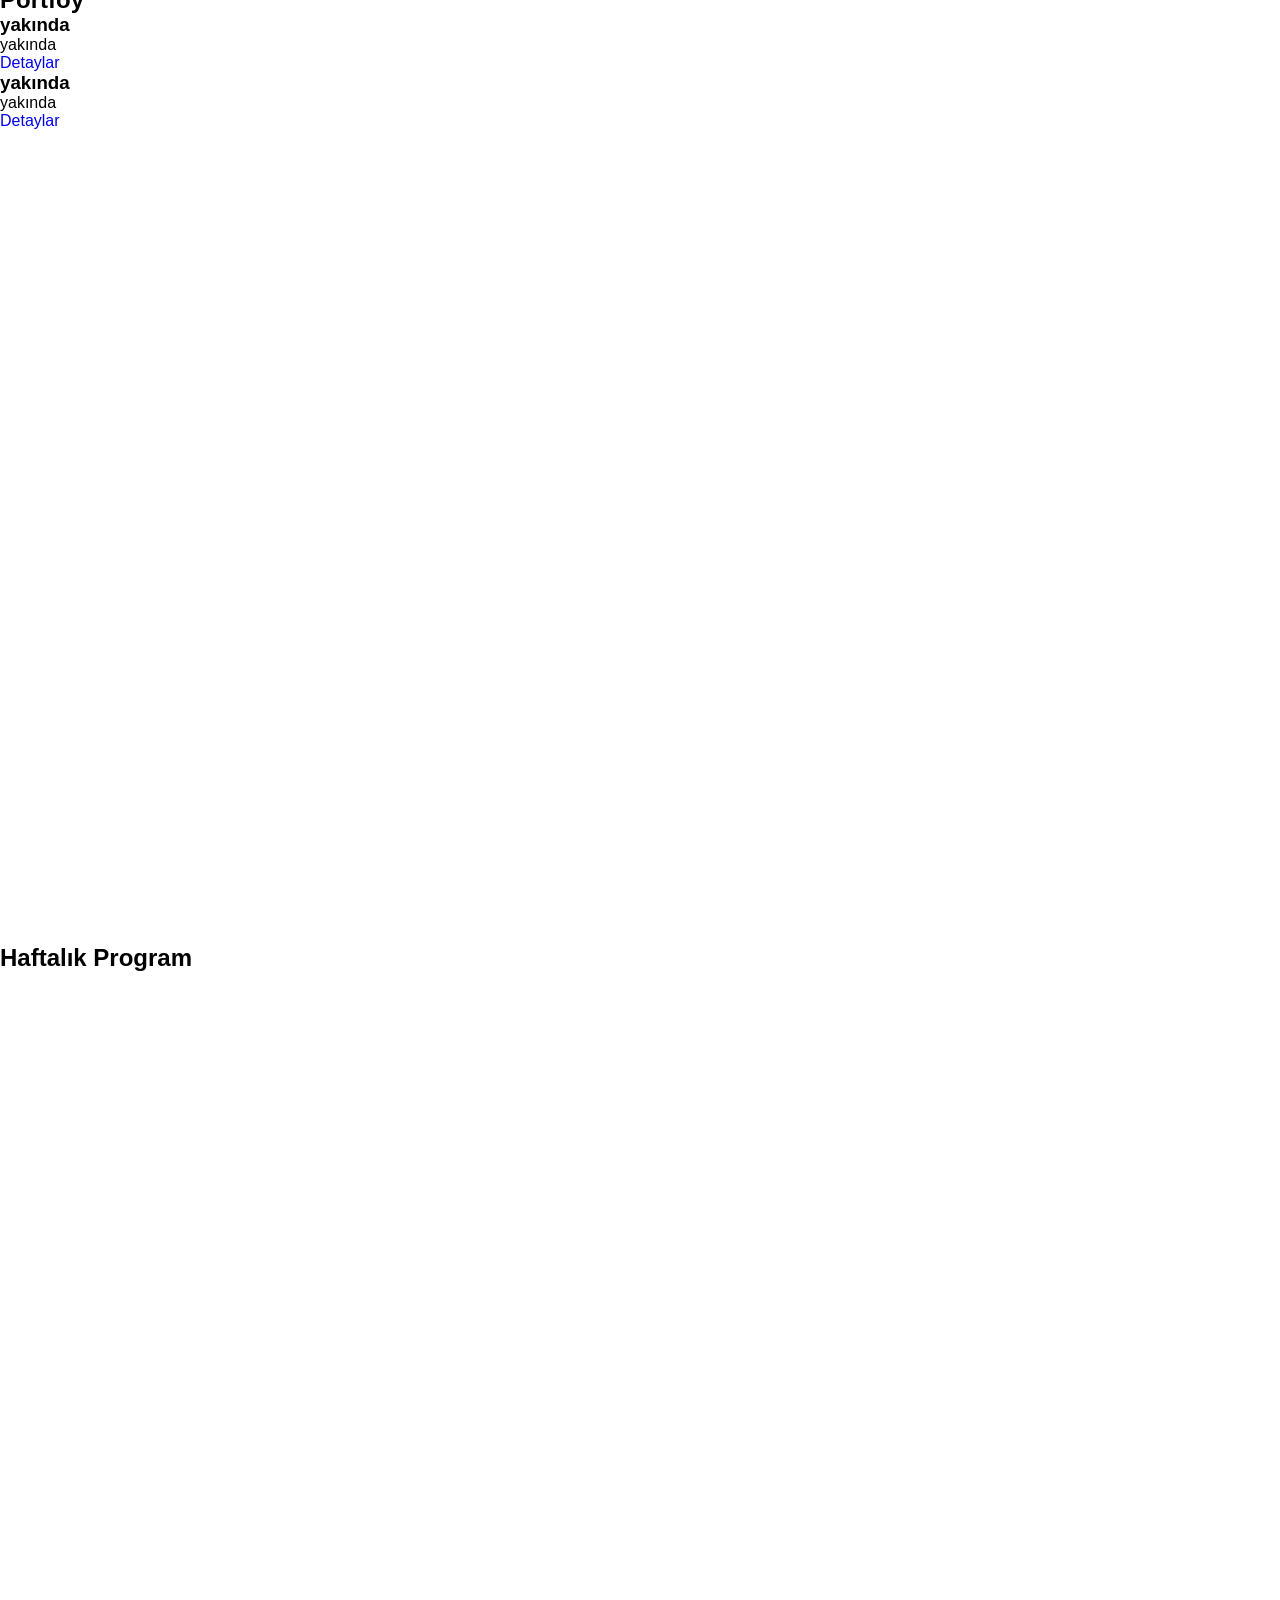
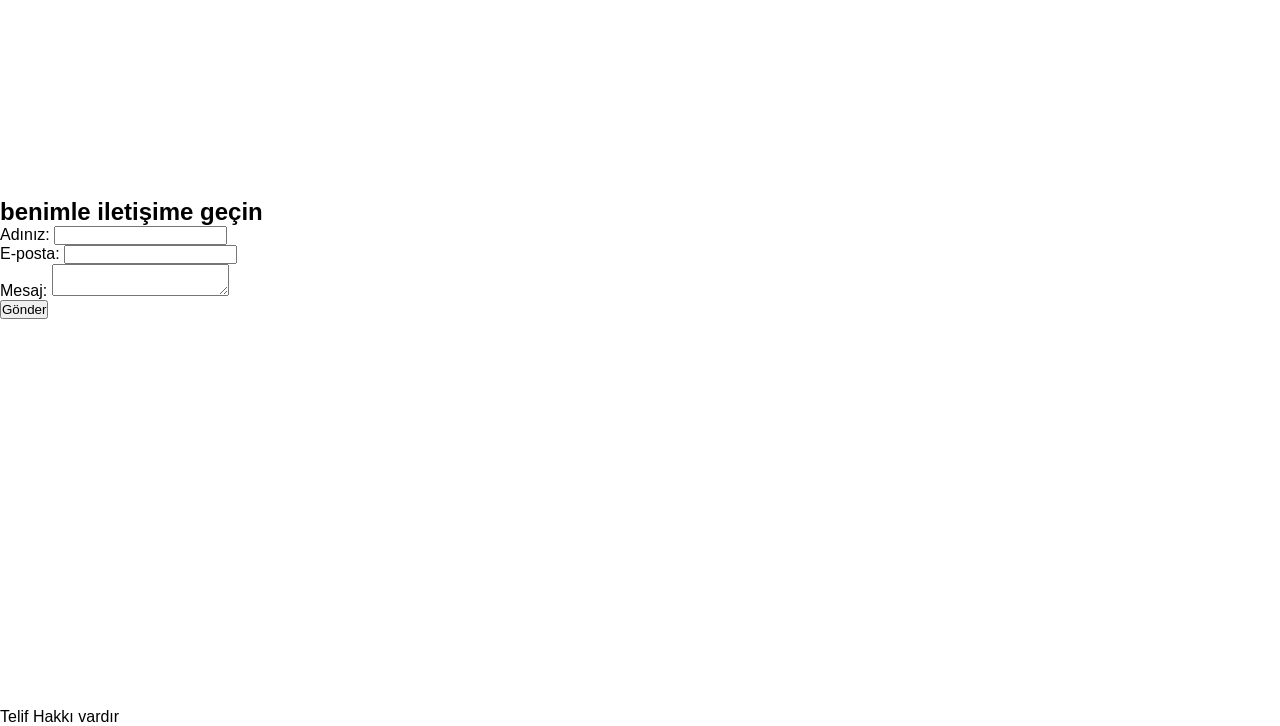
==== commit 261dd43b: "." ====
--- a/frontend/index.html
+++ b/frontend/index.html
@@ -27,11 +27,11 @@
           <h1>merhaba</h1>
           <p>19 yaşındayım türkiyede yaşıyorum</p>
           <div class="social-icon-links">
-            <a href="" target="_blank">LinkedIn</a>
-            <a href="" target="_blank">GitHub</a>
-            <a href="" target="_blank">threads</a>
-            <a href="" target="_blank">Instagram</a>
-            <a href="" target="_blank">Red-Note</a>
+            <a href="" target="_blank"><img src="/frontend/images/linkedin.avif" alt="LinkedIn"></a>
+            <a href="" target="_blank"><img src="/frontend/images/github.png" alt="Github"></a>
+            <a href="" target="_blank"><img src="/frontend/images/threads.png" alt="Threads"></a>
+            <a href="" target="_blank"><img src="/frontend/images/instagram.jpg" alt="Instagram"></a>
+            <a href="" target="_blank"><img src="/frontend/images/RedNote.jpg" alt="Red-Note"></a>
           </div>
         </div>
         <div class="left-container-image">
--- a/frontend/css/style.css
+++ b/frontend/css/style.css
@@ -4,10 +4,103 @@
 }
 
 html {
-    scroll-behavior: smooth;
+    scroll-snap-type: y mandatory;
     font-family: 'Segoe UI', Tahoma, Geneva, Verdana, sans-serif;
 }
 
 a {
     text-decoration: none;
+}
+
+.main-content > section {
+  height: 100vh;
+  display: flex;
+  flex-direction: column;
+  justify-content: center;
+  scroll-snap-align: start;
+}
+
+.hero-section {
+  overflow: hidden;
+}
+
+@media (prefers-reduced-motion: reduce) {
+  .left-container h1,
+  .left-container p,
+  .social-icon-links,
+  .left-container-image img {
+    animation: none;
+    opacity: 1;
+    transform: none;
+  }
+
+  .logo-container a,
+  .social-icon-links a {
+    transition: none;
+  }
+}
+
+/* Başlangıç durumu (animasyon 0%'da neresi olacak) */
+@keyframes spinFade {
+    0% {
+        opacity: 0;
+        transform: rotate(-540deg) scale(0.1) translateY(80px);
+    }
+    20% {
+        opacity: 0.2;
+        transform: rotate(-180deg) scale(0.3) translateY(40px);
+    }
+    40% {
+        opacity: 0.4;
+        transform: rotate(-90deg) scale(0.5) translateY(20px);
+    }
+    60% {
+        opacity: 0.6;
+        transform: rotate(-45deg) scale(0.7) translateY(10px);
+    }
+    80% {
+        opacity: 0.8;
+        transform: rotate(-15deg) scale(0.8) translateY(5px);
+    }
+    100% {
+        opacity: 1;
+        transform: rotate(0deg) scale(1) translateY(0);
+    }
+}
+
+
+
+.left-container h1 {
+  animation: spinFade 1.2s ease-out both;
+  animation-delay: 0s;
+}
+
+.left-container p {
+  animation: spinFade 1.2s ease-out both;
+  animation-delay: 0.15s;
+}
+
+.social-icon-links {
+  animation: spinFade 1.2s ease-out both;
+  animation-delay: 0.3s;
+}
+
+.left-container-image img {
+  animation: spinFade 1.2s ease-out both;
+  animation-delay: 0.1s;
+}
+
+.social-icon-links a:nth-child(1) { animation-delay: 0.35s; }
+.social-icon-links a:nth-child(2) { animation-delay: 0.4s; }
+.social-icon-links a:nth-child(3) { animation-delay: 0.45s; }
+.social-icon-links a:nth-child(4) { animation-delay: 0.5s; }
+.social-icon-links a:nth-child(5) { animation-delay: 0.55s; }
+
+.social-icon-links a {
+  display: inline-block;
+  transition: transform 0.2s ease, color 0.2s ease;
+}
+
+.social-icon-links a:hover {
+  transform: translateY(-3px) scale(1.08);
 }
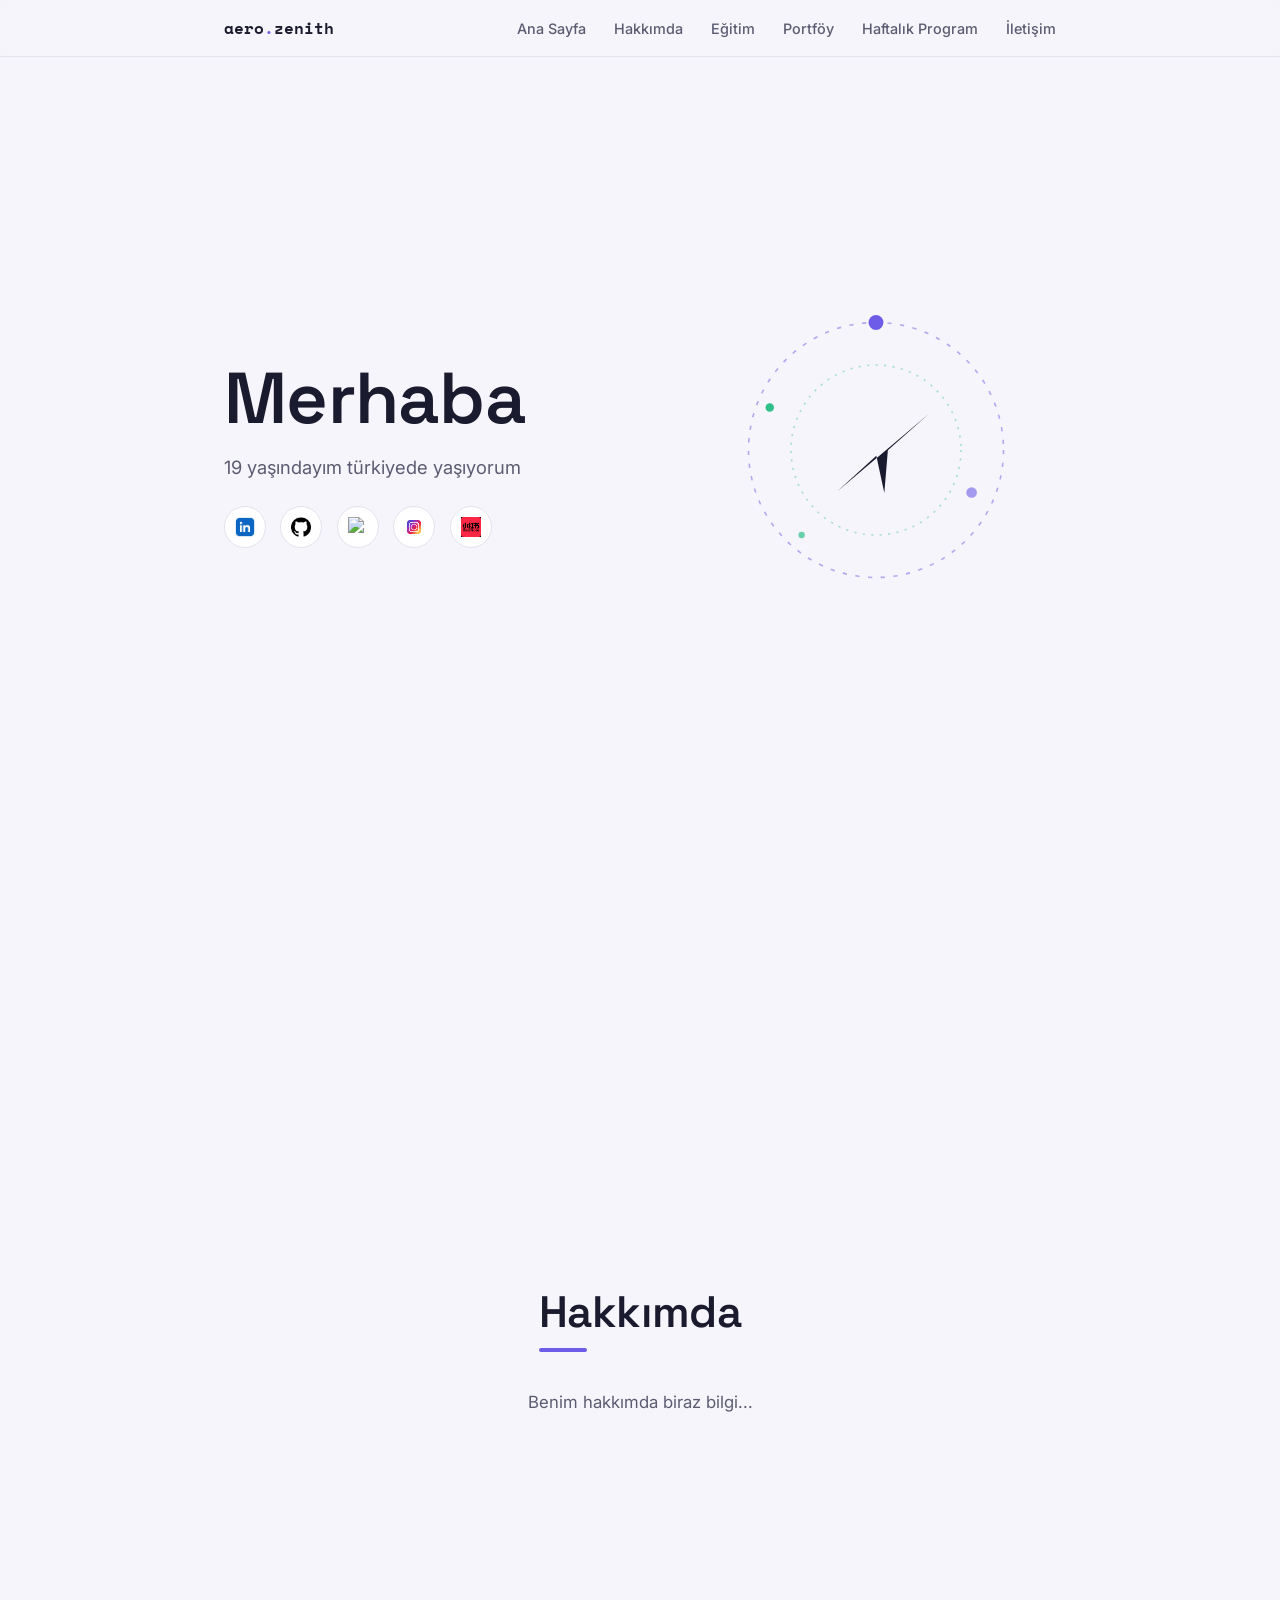
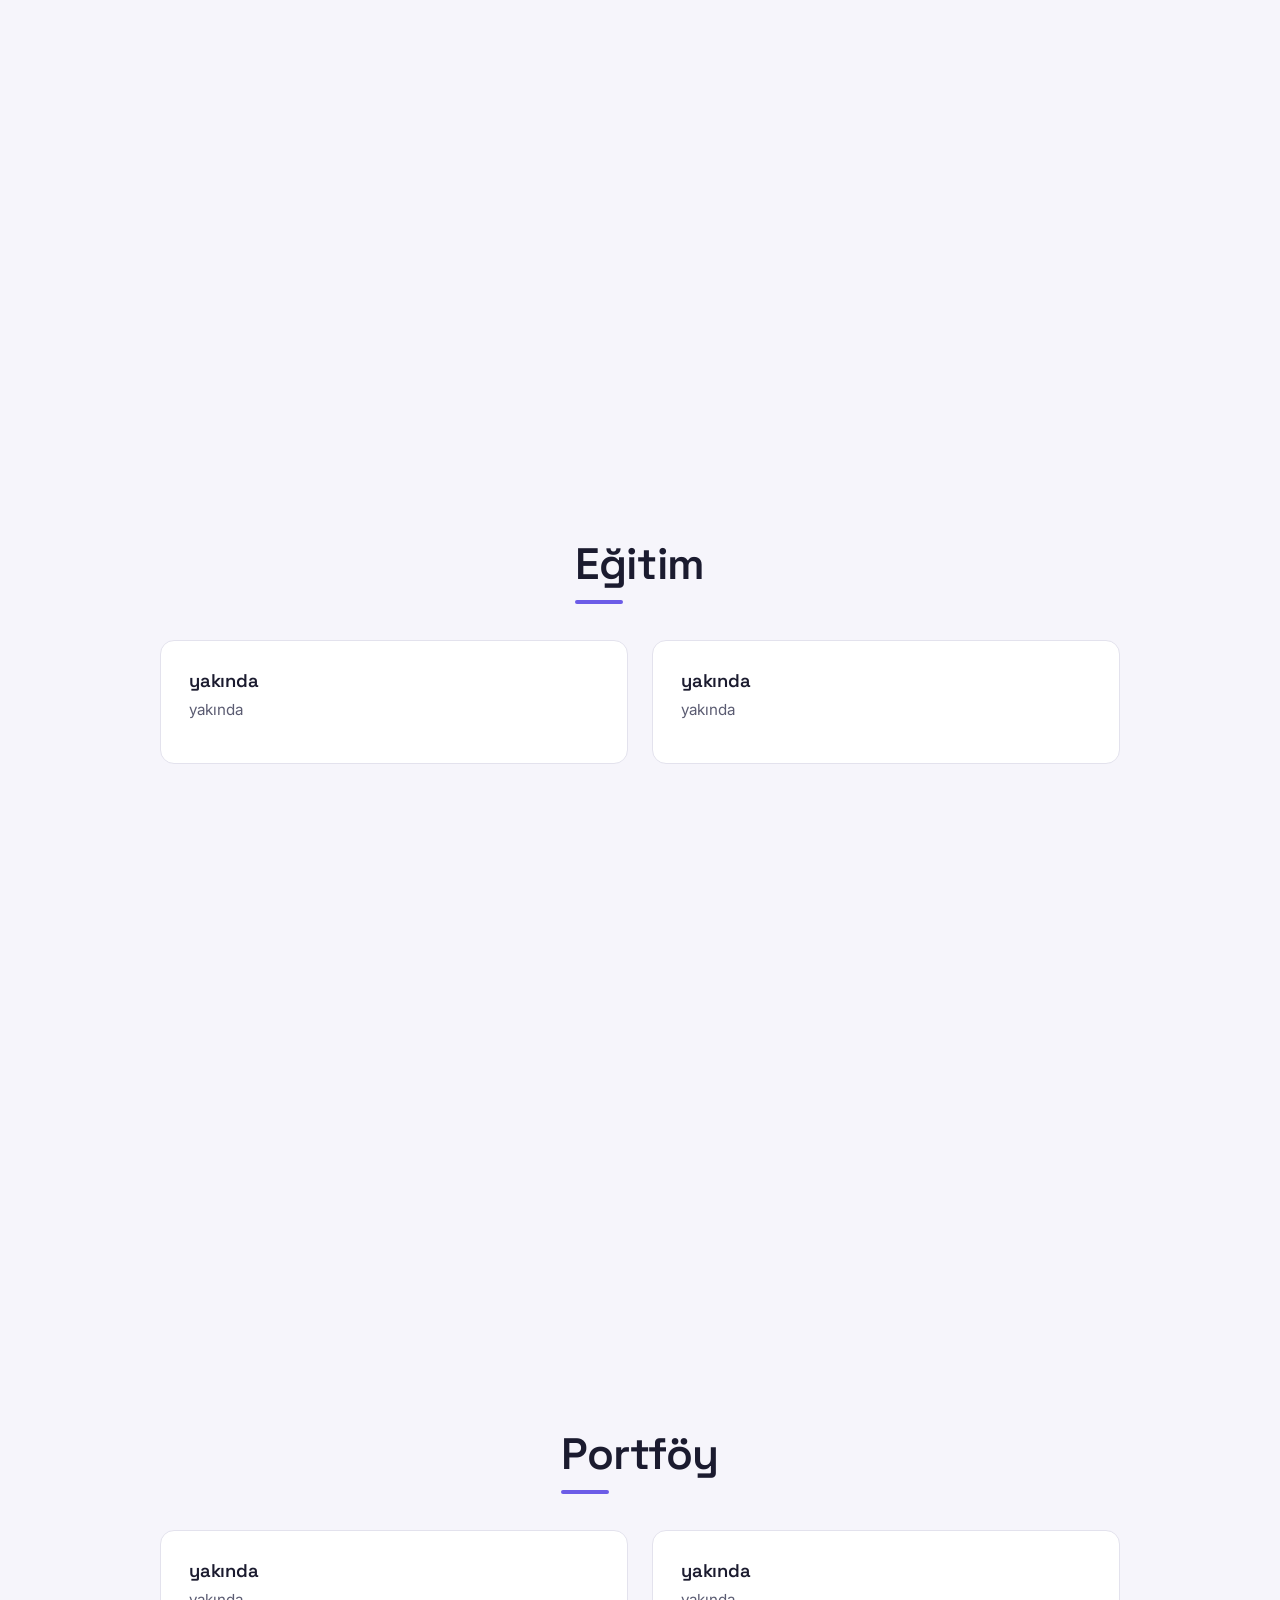
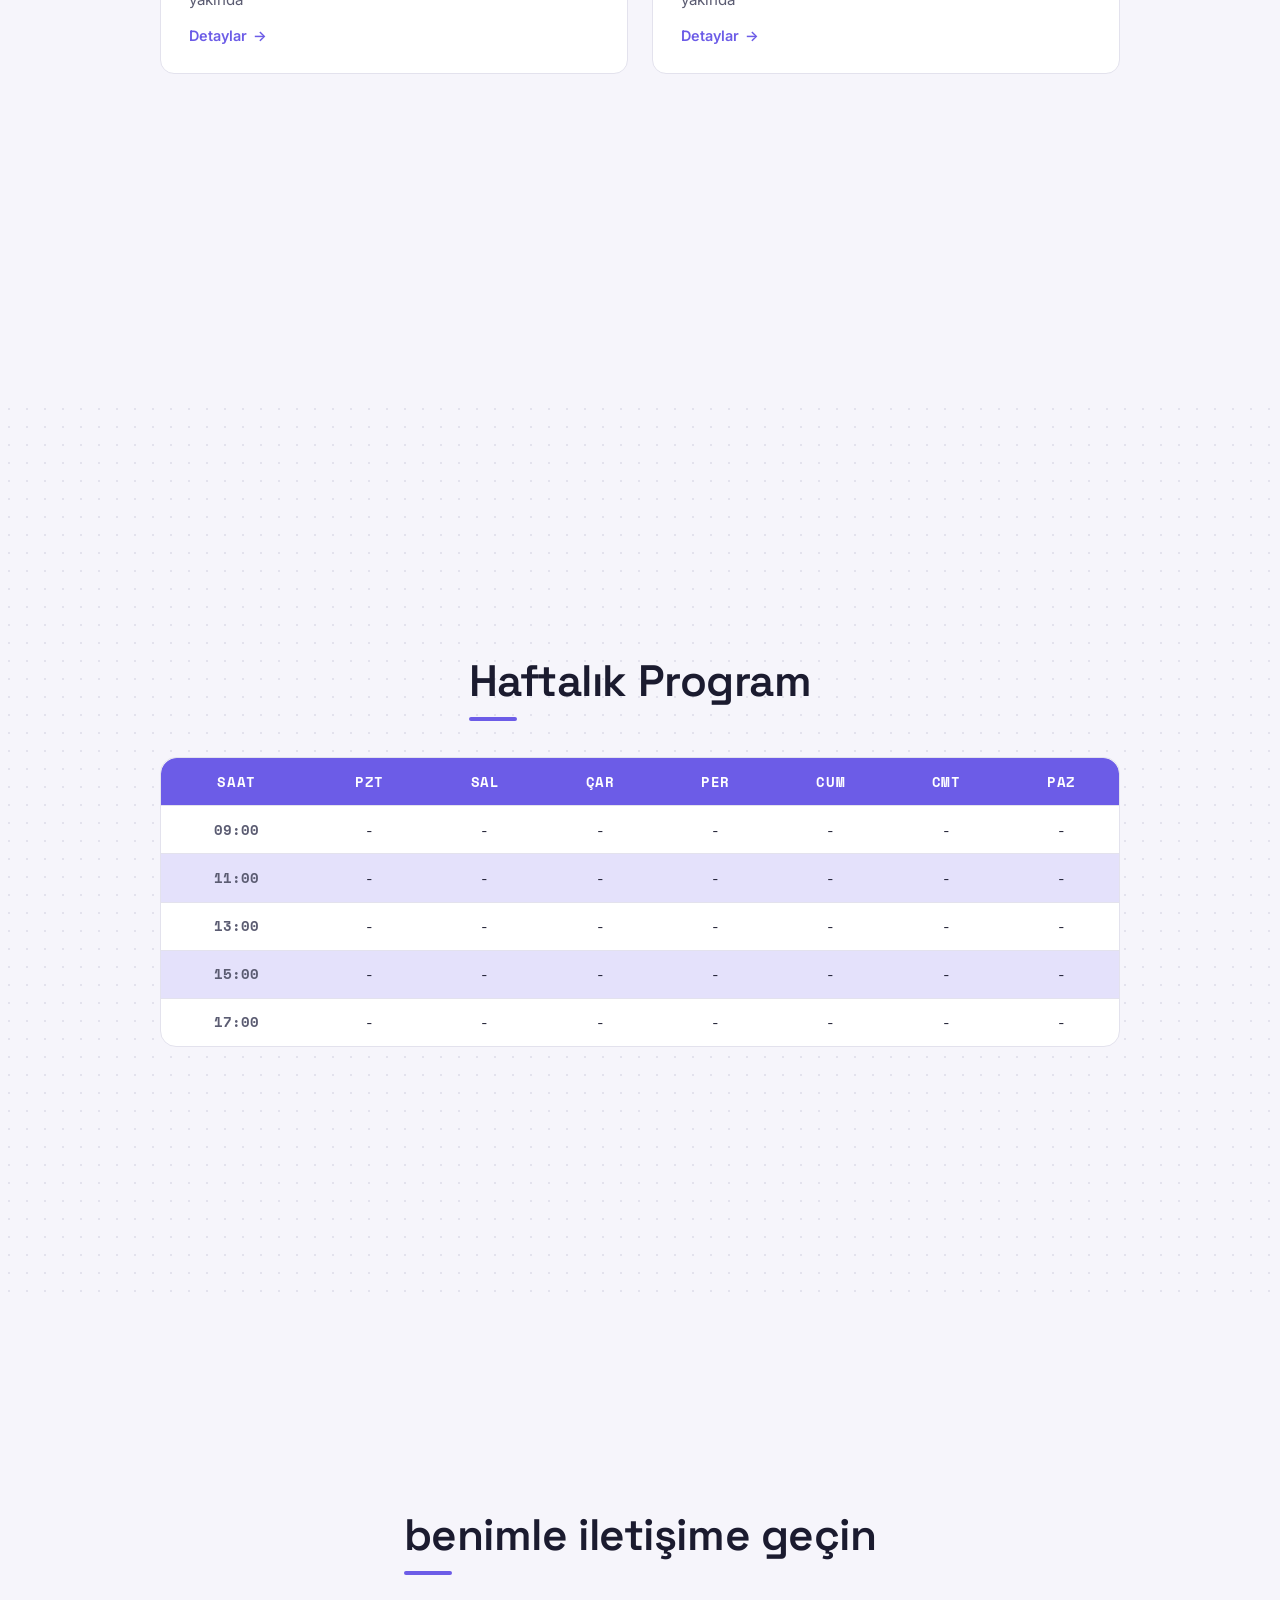
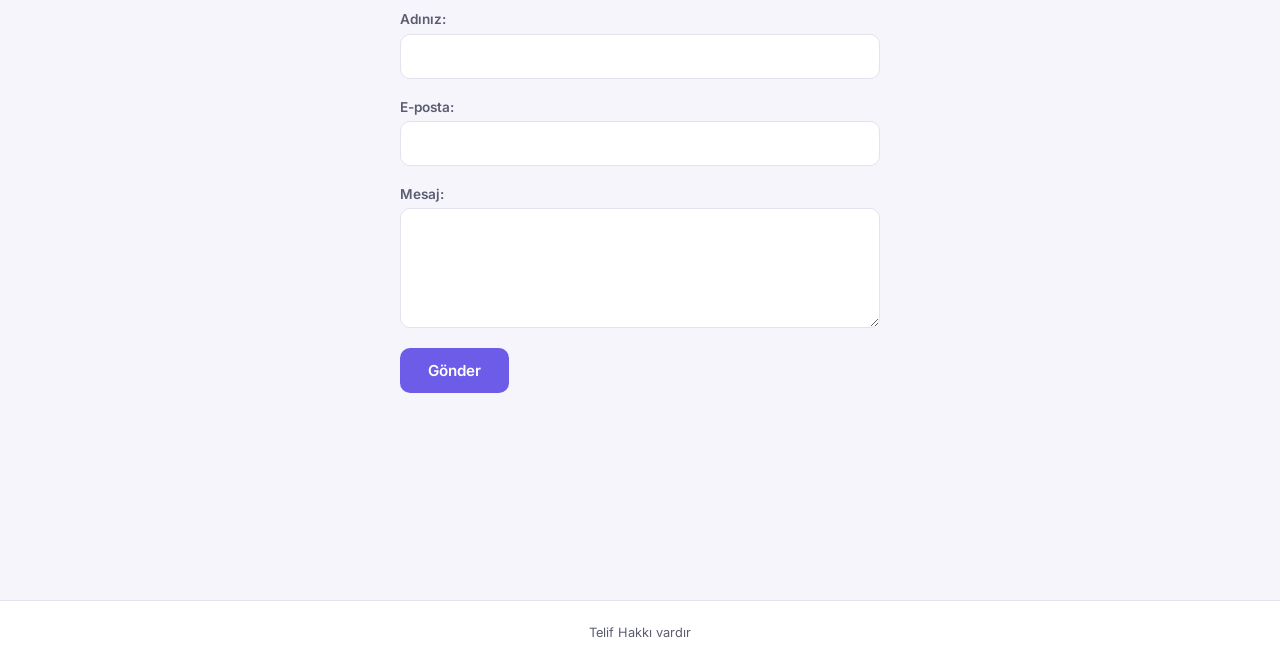
==== commit 6fb01085: "html de biraz düzeltme sonra css de yeni efektler" ====
--- a/frontend/index.html
+++ b/frontend/index.html
@@ -3,20 +3,28 @@
   <head>
     <meta charset="UTF-8" />
     <meta name="viewport" content="width=device-width, initial-scale=1.0" />
+    <link rel="preconnect" href="https://fonts.googleapis.com" />
+    <link rel="preconnect" href="https://fonts.gstatic.com" crossorigin />
+    <link
+      href="https://fonts.googleapis.com/css2?family=Space+Grotesk:wght@500;600;700&family=Space+Mono:wght@400;700&family=Inter:wght@400;500;600&display=swap"
+      rel="stylesheet"
+    />
     <link rel="stylesheet" href="/frontend/css/style.css" />
     <title>aero-zenith-sys</title>
   </head>
   <body>
     <header class="head-and-navbar">
       <nav class="navbar">
-        <div class="logo-container"></div>
+        <div class="logo-container">
+          <a href="#home" class="logo-mark">aero<span>.</span>zenith</a>
+        </div>
         <ul class="nav-links">
-          <li><a href="#home">Home</a></li>
-          <li><a href="#about">About</a></li>
-          <li><a href="#education">education</a></li>
-          <li><a href="#portfolio">portfolio</a></li>
-          <li><a href="#weekly-program">weekly-program</a></li>
-          <li><a href="#contact">Contact</a></li>
+          <li><a href="#home">Ana Sayfa</a></li>
+          <li><a href="#about">Hakkımda</a></li>
+          <li><a href="#education">Eğitim</a></li>
+          <li><a href="#portfolio">Portföy</a></li>
+          <li><a href="#weekly-program">Haftalık Program</a></li>
+          <li><a href="#contact">İletişim</a></li>
         </ul>
       </nav>
     </header>
@@ -27,15 +35,26 @@
           <h1>merhaba</h1>
           <p>19 yaşındayım türkiyede yaşıyorum</p>
           <div class="social-icon-links">
-            <a href="" target="_blank"><img src="/frontend/images/linkedin.avif" alt="LinkedIn"></a>
-            <a href="" target="_blank"><img src="/frontend/images/github.png" alt="Github"></a>
-            <a href="" target="_blank"><img src="/frontend/images/threads.png" alt="Threads"></a>
-            <a href="" target="_blank"><img src="/frontend/images/instagram.jpg" alt="Instagram"></a>
-            <a href="" target="_blank"><img src="/frontend/images/RedNote.jpg" alt="Red-Note"></a>
+            <a href="#" target="_blank"><img src="/frontend/images/linkedin.avif" alt="LinkedIn"></a>
+            <a href="#" target="_blank"><img src="/frontend/images/github.png" alt="Github"></a>
+            <a href="#" target="_blank"><img src="/frontend/images/threads.png" alt="Threads"></a>
+            <a href="#" target="_blank"><img src="/frontend/images/instagram.jpg" alt="Instagram"></a>
+            <a href="#" target="_blank"><img src="/frontend/images/RedNote.jpg" alt="Red-Note"></a>
           </div>
         </div>
         <div class="left-container-image">
-          <img src="" alt="" />
+          <!-- Gerçek bir fotoğrafın olana kadar yer tutucu illüstrasyon. İstersen bunu <img src="..."> ile değiştirebilirsin. -->
+          <svg viewBox="0 0 320 320" xmlns="http://www.w3.org/2000/svg" role="img" aria-label="Soyut zenith illüstrasyonu">
+            <circle cx="160" cy="160" r="120" fill="none" stroke="#6C5CE7" stroke-width="1.5" stroke-dasharray="4 8" opacity="0.5"/>
+            <circle cx="160" cy="160" r="80" fill="none" stroke="#2FBF89" stroke-width="1.5" stroke-dasharray="2 6" opacity="0.4"/>
+            <circle cx="160" cy="40" r="7" fill="#6C5CE7"/>
+            <circle cx="60" cy="120" r="4" fill="#2FBF89"/>
+            <circle cx="250" cy="200" r="5" fill="#6C5CE7" opacity="0.6"/>
+            <circle cx="90" cy="240" r="3" fill="#2FBF89" opacity="0.7"/>
+            <g transform="translate(160,160) rotate(-25)">
+              <path d="M -50 20 L 60 -10 L 10 5 L -10 40 L -2 5 Z" fill="#1B1B2F"/>
+            </g>
+          </svg>
         </div>
       </section>
 
@@ -48,21 +67,23 @@
 
       <section class="education-section" id="education">
         <h2>Eğitim</h2>
-        <div class="education-card">
-          <h3>yakında</h3>
-          <p>yakında</p>
-        </div>
+        <div class="card-grid">
+          <div class="education-card">
+            <h3>yakında</h3>
+            <p>yakında</p>
+          </div>
 
-        <div class="education-card">
-          <h3>yakında</h3>
-          <p>yakında</p>
+          <div class="education-card">
+            <h3>yakında</h3>
+            <p>yakında</p>
+          </div>
         </div>
       </section>
 
       <section class="portfolio-section" id="portfolio">
         <h2>Portföy</h2>
 
-        <div>
+        <div class="card-grid">
           <div class="portfolio-card">
             <h3>yakında</h3>
             <p>yakında</p>
@@ -80,8 +101,43 @@
       <section class="weekly-program-section" id="weekly-program">
         <h2>Haftalık Program</h2>
 
-        <div>
-          <table></table>
+        <div class="program-table-wrap">
+          <table class="program-table">
+            <thead>
+              <tr>
+                <th>Saat</th>
+                <th>Pzt</th>
+                <th>Sal</th>
+                <th>Çar</th>
+                <th>Per</th>
+                <th>Cum</th>
+                <th>Cmt</th>
+                <th>Paz</th>
+              </tr>
+            </thead>
+            <tbody>
+              <tr>
+                <td>09:00</td>
+                <td>-</td><td>-</td><td>-</td><td>-</td><td>-</td><td>-</td><td>-</td>
+              </tr>
+              <tr>
+                <td>11:00</td>
+                <td>-</td><td>-</td><td>-</td><td>-</td><td>-</td><td>-</td><td>-</td>
+              </tr>
+              <tr>
+                <td>13:00</td>
+                <td>-</td><td>-</td><td>-</td><td>-</td><td>-</td><td>-</td><td>-</td>
+              </tr>
+              <tr>
+                <td>15:00</td>
+                <td>-</td><td>-</td><td>-</td><td>-</td><td>-</td><td>-</td><td>-</td>
+              </tr>
+              <tr>
+                <td>17:00</td>
+                <td>-</td><td>-</td><td>-</td><td>-</td><td>-</td><td>-</td><td>-</td>
+              </tr>
+            </tbody>
+          </table>
         </div>
       </section>
 
@@ -90,19 +146,19 @@
 
         <div class="contact-form">
           <form action="" method="post">
-            <div>
+            <div class="form-group">
               <label for="name">Adınız:</label>
               <input type="text" id="name" name="name" required />
             </div>
-            <div>
+            <div class="form-group">
               <label for="email">E-posta:</label>
               <input type="email" id="email" name="email" required />
             </div>
-            <div>
+            <div class="form-group">
               <label for="message">Mesaj:</label>
               <textarea id="message" name="message" required></textarea>
             </div>
-            <button type="submit">Gönder</button>
+            <button type="submit" class="btn-submit">Gönder</button>
           </form>
         </div>
       </section>
--- a/frontend/css/style.css
+++ b/frontend/css/style.css
@@ -1,43 +1,224 @@
 * {
     margin: 0;
-    padding: 0; 
+    padding: 0;
+    box-sizing: border-box;
+}
+
+:root {
+    /* Renkler */
+    --bg: #F6F5FB;
+    --bg-alt: #FFFFFF;
+    --ink: #1B1B2F;
+    --ink-soft: #5B5C72;
+    --accent: #6C5CE7;
+    --accent-soft: #E4E1FB;
+    --mint: #2FBF89;
+    --line: #E3E2ED;
+
+    /* Yazı tipleri */
+    --font-display: 'Space Grotesk', 'Segoe UI', Tahoma, Geneva, Verdana, sans-serif;
+    --font-body: 'Inter', 'Segoe UI', Tahoma, Geneva, Verdana, sans-serif;
+    --font-mono: 'Space Mono', 'Courier New', monospace;
+
+    /* Düzen */
+    --content-max: 960px;
+    --section-pad-x: clamp(1.5rem, 5vw, 4rem);
+    --nav-h: 4rem;
 }
 
 html {
     scroll-snap-type: y mandatory;
-    font-family: 'Segoe UI', Tahoma, Geneva, Verdana, sans-serif;
+    scroll-behavior: smooth;
+    font-family: var(--font-body);
+    background: var(--bg);
+    color: var(--ink);
+}
+
+img {
+    max-width: 100%;
+    display: block;
 }
 
 a {
     text-decoration: none;
+    color: inherit;
+}
+
+h1, h2, h3 {
+    font-family: var(--font-display);
+    font-weight: 600;
+    letter-spacing: -0.01em;
+}
+
+:focus-visible {
+    outline: 2px solid var(--accent);
+    outline-offset: 3px;
 }
 
 .main-content > section {
-  height: 100vh;
+  min-height: 100vh;
   display: flex;
   flex-direction: column;
+  align-items: center;
   justify-content: center;
+  text-align: center;
   scroll-snap-align: start;
-}
-
-.hero-section {
+  padding: 4rem var(--section-pad-x);
+}
+
+.main-content > section h2 {
+  font-size: clamp(2rem, 4vw, 2.75rem);
+  position: relative;
+  margin-bottom: 3rem;
+}
+
+.main-content > section h2::after {
+  content: '';
+  position: absolute;
+  left: 0;
+  bottom: -12px;
+  width: 48px;
+  height: 4px;
+  border-radius: 2px;
+  background: var(--accent);
+}
+
+/* ---------- Navbar ---------- */
+.head-and-navbar {
+  position: fixed;
+  top: 0;
+  left: 0;
+  right: 0;
+  z-index: 100;
+  background: rgba(246, 245, 251, 0.75);
+  backdrop-filter: blur(10px);
+  border-bottom: 1px solid var(--line);
+}
+
+.navbar {
+  max-width: var(--content-max);
+  margin: 0 auto;
+  display: flex;
+  flex-wrap: wrap;
+  align-items: center;
+  justify-content: space-between;
+  row-gap: 0.5rem;
+  padding: 1rem var(--section-pad-x);
+}
+
+.logo-mark {
+  font-family: var(--font-mono);
+  font-size: 1rem;
+  font-weight: 700;
+  color: var(--ink);
+  transition: opacity 0.2s ease;
+}
+
+.logo-mark span {
+  color: var(--accent);
+}
+
+.nav-links {
+  list-style: none;
+  display: flex;
+  flex-wrap: wrap;
+  justify-content: center;
+  gap: 0.75rem 1.75rem;
+}
+
+.nav-links a {
+  font-size: 0.9rem;
+  font-weight: 500;
+  color: var(--ink-soft);
+  position: relative;
+  padding-bottom: 4px;
+  transition: color 0.2s ease;
+}
+
+.nav-links a::after {
+  content: '';
+  position: absolute;
+  left: 0;
+  bottom: 0;
+  height: 2px;
+  width: 0;
+  background: var(--accent);
+  transition: width 0.2s ease;
+}
+
+.nav-links a:hover,
+.nav-links a:focus-visible {
+  color: var(--ink);
+}
+
+.nav-links a:hover::after,
+.nav-links a:focus-visible::after {
+  width: 100%;
+}
+
+/* ---------- Hero ---------- */
+.main-content > section.hero-section {
   overflow: hidden;
-}
-
-@media (prefers-reduced-motion: reduce) {
-  .left-container h1,
-  .left-container p,
-  .social-icon-links,
-  .left-container-image img {
-    animation: none;
-    opacity: 1;
-    transform: none;
-  }
-
-  .logo-container a,
-  .social-icon-links a {
-    transition: none;
-  }
+  display: grid;
+  grid-template-columns: 1.1fr 0.9fr;
+  align-items: center;
+  text-align: left;
+  gap: 2rem;
+  max-width: var(--content-max);
+  margin: 0 auto;
+  width: 100%;
+}
+
+.left-container h1 {
+  font-size: clamp(2.5rem, 6vw, 4.5rem);
+  margin-bottom: 0.75rem;
+  text-transform: capitalize;
+}
+
+.left-container p {
+  font-size: 1.15rem;
+  color: var(--ink-soft);
+  margin-bottom: 1.75rem;
+}
+
+.social-icon-links {
+  display: flex;
+  gap: 0.9rem;
+}
+
+.social-icon-links a {
+  display: inline-flex;
+  align-items: center;
+  justify-content: center;
+  width: 42px;
+  height: 42px;
+  border-radius: 50%;
+  background: var(--bg-alt);
+  border: 1px solid var(--line);
+  transition: transform 0.2s ease, border-color 0.2s ease;
+}
+
+.social-icon-links a img {
+  width: 20px;
+  height: 20px;
+  object-fit: contain;
+}
+
+.social-icon-links a:hover {
+  transform: translateY(-3px) scale(1.08);
+  border-color: var(--accent);
+}
+
+.left-container-image {
+  display: flex;
+  align-items: center;
+  justify-content: center;
+}
+
+.left-container-image svg {
+  width: 100%;
+  max-width: 340px;
+  height: auto;
 }
 
 /* Başlangıç durumu (animasyon 0%'da neresi olacak) */
@@ -68,8 +249,6 @@
     }
 }
 
-
-
 .left-container h1 {
   animation: spinFade 1.2s ease-out both;
   animation-delay: 0s;
@@ -85,7 +264,8 @@
   animation-delay: 0.3s;
 }
 
-.left-container-image img {
+.left-container-image img,
+.left-container-image svg {
   animation: spinFade 1.2s ease-out both;
   animation-delay: 0.1s;
 }
@@ -96,11 +276,263 @@
 .social-icon-links a:nth-child(4) { animation-delay: 0.5s; }
 .social-icon-links a:nth-child(5) { animation-delay: 0.55s; }
 
-.social-icon-links a {
-  display: inline-block;
-  transition: transform 0.2s ease, color 0.2s ease;
-}
-
-.social-icon-links a:hover {
-  transform: translateY(-3px) scale(1.08);
+@media (prefers-reduced-motion: reduce) {
+  html {
+    scroll-behavior: auto;
+  }
+
+  .left-container h1,
+  .left-container p,
+  .social-icon-links,
+  .left-container-image img,
+  .left-container-image svg {
+    animation: none;
+    opacity: 1;
+    transform: none;
+  }
+
+  .logo-container a,
+  .social-icon-links a {
+    transition: none;
+  }
+}
+
+/* ---------- Hakkımda ---------- */
+.about-section p {
+  max-width: 620px;
+  margin: 0 auto;
+  color: var(--ink-soft);
+  font-size: 1.05rem;
+  line-height: 1.7;
+}
+
+/* ---------- Kart grid (Eğitim / Portföy) ---------- */
+.card-grid {
+  display: grid;
+  grid-template-columns: repeat(auto-fit, minmax(240px, 1fr));
+  gap: 1.5rem;
+  max-width: var(--content-max);
+  width: 100%;
+}
+
+.education-card,
+.portfolio-card {
+  background: var(--bg-alt);
+  border: 1px solid var(--line);
+  border-radius: 14px;
+  padding: 1.75rem;
+  text-align: left;
+  transition: transform 0.2s ease, box-shadow 0.2s ease;
+}
+
+.education-card:hover,
+.portfolio-card:hover {
+  transform: translateY(-4px);
+  box-shadow: 0 12px 24px -12px rgba(27, 27, 47, 0.18);
+}
+
+.education-card h3,
+.portfolio-card h3 {
+  font-size: 1.15rem;
+  margin-bottom: 0.5rem;
+}
+
+.education-card p,
+.portfolio-card p {
+  color: var(--ink-soft);
+  font-size: 0.95rem;
+  margin-bottom: 1rem;
+}
+
+.portfolio-card a {
+  display: inline-flex;
+  align-items: center;
+  gap: 0.35rem;
+  font-size: 0.9rem;
+  font-weight: 600;
+  color: var(--accent);
+}
+
+.portfolio-card a::after {
+  content: '\2192';
+  transition: transform 0.2s ease;
+}
+
+.portfolio-card a:hover::after {
+  transform: translateX(3px);
+}
+
+/* ---------- Haftalık Program ---------- */
+.weekly-program-section {
+  background-image: radial-gradient(var(--line) 1px, transparent 1px);
+  background-size: 18px 18px;
+}
+
+.program-table-wrap {
+  width: 100%;
+  max-width: var(--content-max);
+  overflow-x: auto;
+  border-radius: 16px;
+  border: 1px solid var(--line);
+  background: var(--bg-alt);
+}
+
+.program-table {
+  width: 100%;
+  border-collapse: collapse;
+  font-family: var(--font-mono);
+  font-size: 0.85rem;
+  min-width: 560px;
+}
+
+.program-table th,
+.program-table td {
+  padding: 0.85rem 0.75rem;
+  text-align: center;
+  border-bottom: 1px solid var(--line);
+}
+
+.program-table thead th {
+  background: var(--accent);
+  color: #fff;
+  font-weight: 700;
+  text-transform: uppercase;
+  letter-spacing: 0.04em;
+}
+
+.program-table thead th:first-child {
+  border-top-left-radius: 16px;
+}
+
+.program-table thead th:last-child {
+  border-top-right-radius: 16px;
+}
+
+.program-table td:first-child {
+  color: var(--ink-soft);
+  font-weight: 700;
+}
+
+.program-table tbody tr:nth-child(even) {
+  background: var(--accent-soft);
+}
+
+.program-table tbody tr:last-child td {
+  border-bottom: none;
+}
+
+/* ---------- İletişim ---------- */
+.contact-form {
+  width: 100%;
+  max-width: 480px;
+}
+
+.contact-form form {
+  display: flex;
+  flex-direction: column;
+  gap: 1.25rem;
+  text-align: left;
+}
+
+.form-group {
+  display: flex;
+  flex-direction: column;
+  gap: 0.4rem;
+}
+
+.form-group label {
+  font-size: 0.85rem;
+  font-weight: 600;
+  color: var(--ink-soft);
+}
+
+.form-group input,
+.form-group textarea {
+  border: 1px solid var(--line);
+  border-radius: 10px;
+  padding: 0.75rem 0.9rem;
+  font-family: var(--font-body);
+  font-size: 0.95rem;
+  background: var(--bg-alt);
+  color: var(--ink);
+  transition: border-color 0.2s ease, box-shadow 0.2s ease;
+}
+
+.form-group textarea {
+  min-height: 120px;
+  resize: vertical;
+}
+
+.form-group input:focus,
+.form-group textarea:focus {
+  outline: none;
+  border-color: var(--accent);
+  box-shadow: 0 0 0 3px var(--accent-soft);
+}
+
+.btn-submit {
+  align-self: flex-start;
+  background: var(--accent);
+  color: #fff;
+  border: none;
+  border-radius: 10px;
+  padding: 0.8rem 1.75rem;
+  font-family: var(--font-body);
+  font-weight: 600;
+  font-size: 0.95rem;
+  cursor: pointer;
+  transition: transform 0.2s ease, background 0.2s ease;
+}
+
+.btn-submit:hover {
+  background: #5a4bd6;
+  transform: translateY(-2px);
+}
+
+/* ---------- Footer ---------- */
+footer {
+  text-align: center;
+  padding: 1.5rem;
+  font-size: 0.8rem;
+  color: var(--ink-soft);
+  background: var(--bg-alt);
+  border-top: 1px solid var(--line);
+}
+
+/* ---------- Responsive ---------- */
+@media (max-width: 860px) {
+  .main-content > section.hero-section {
+    grid-template-columns: 1fr;
+    text-align: center;
+    padding-top: 7rem;
+  }
+
+  .left-container-image {
+    order: -1;
+    margin-bottom: 1rem;
+  }
+
+  .left-container-image svg {
+    max-width: 220px;
+  }
+
+  .social-icon-links {
+    justify-content: center;
+  }
+}
+
+@media (max-width: 480px) {
+  .nav-links {
+    font-size: 0.8rem;
+    gap: 0.5rem 0.85rem;
+  }
+
+  .program-table {
+    font-size: 0.75rem;
+  }
+
+  .education-card,
+  .portfolio-card {
+    padding: 1.25rem;
+  }
 }
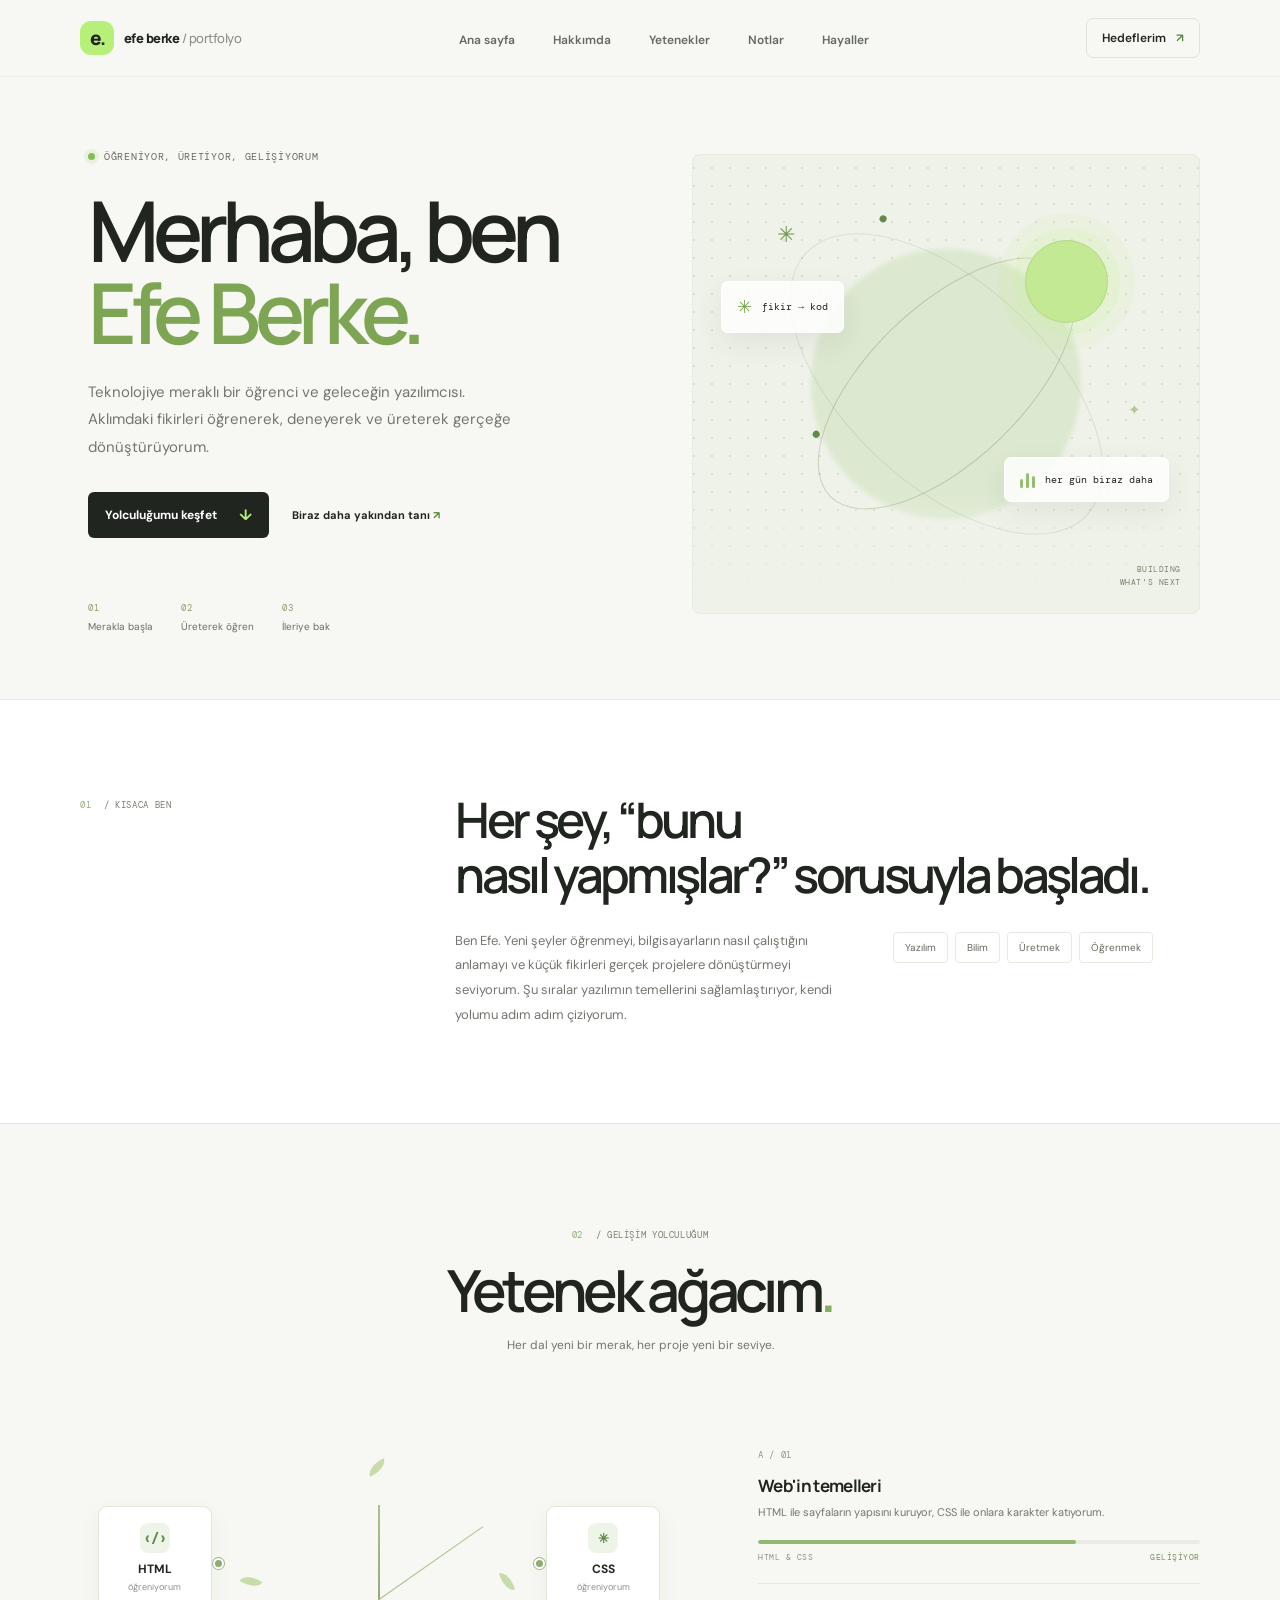
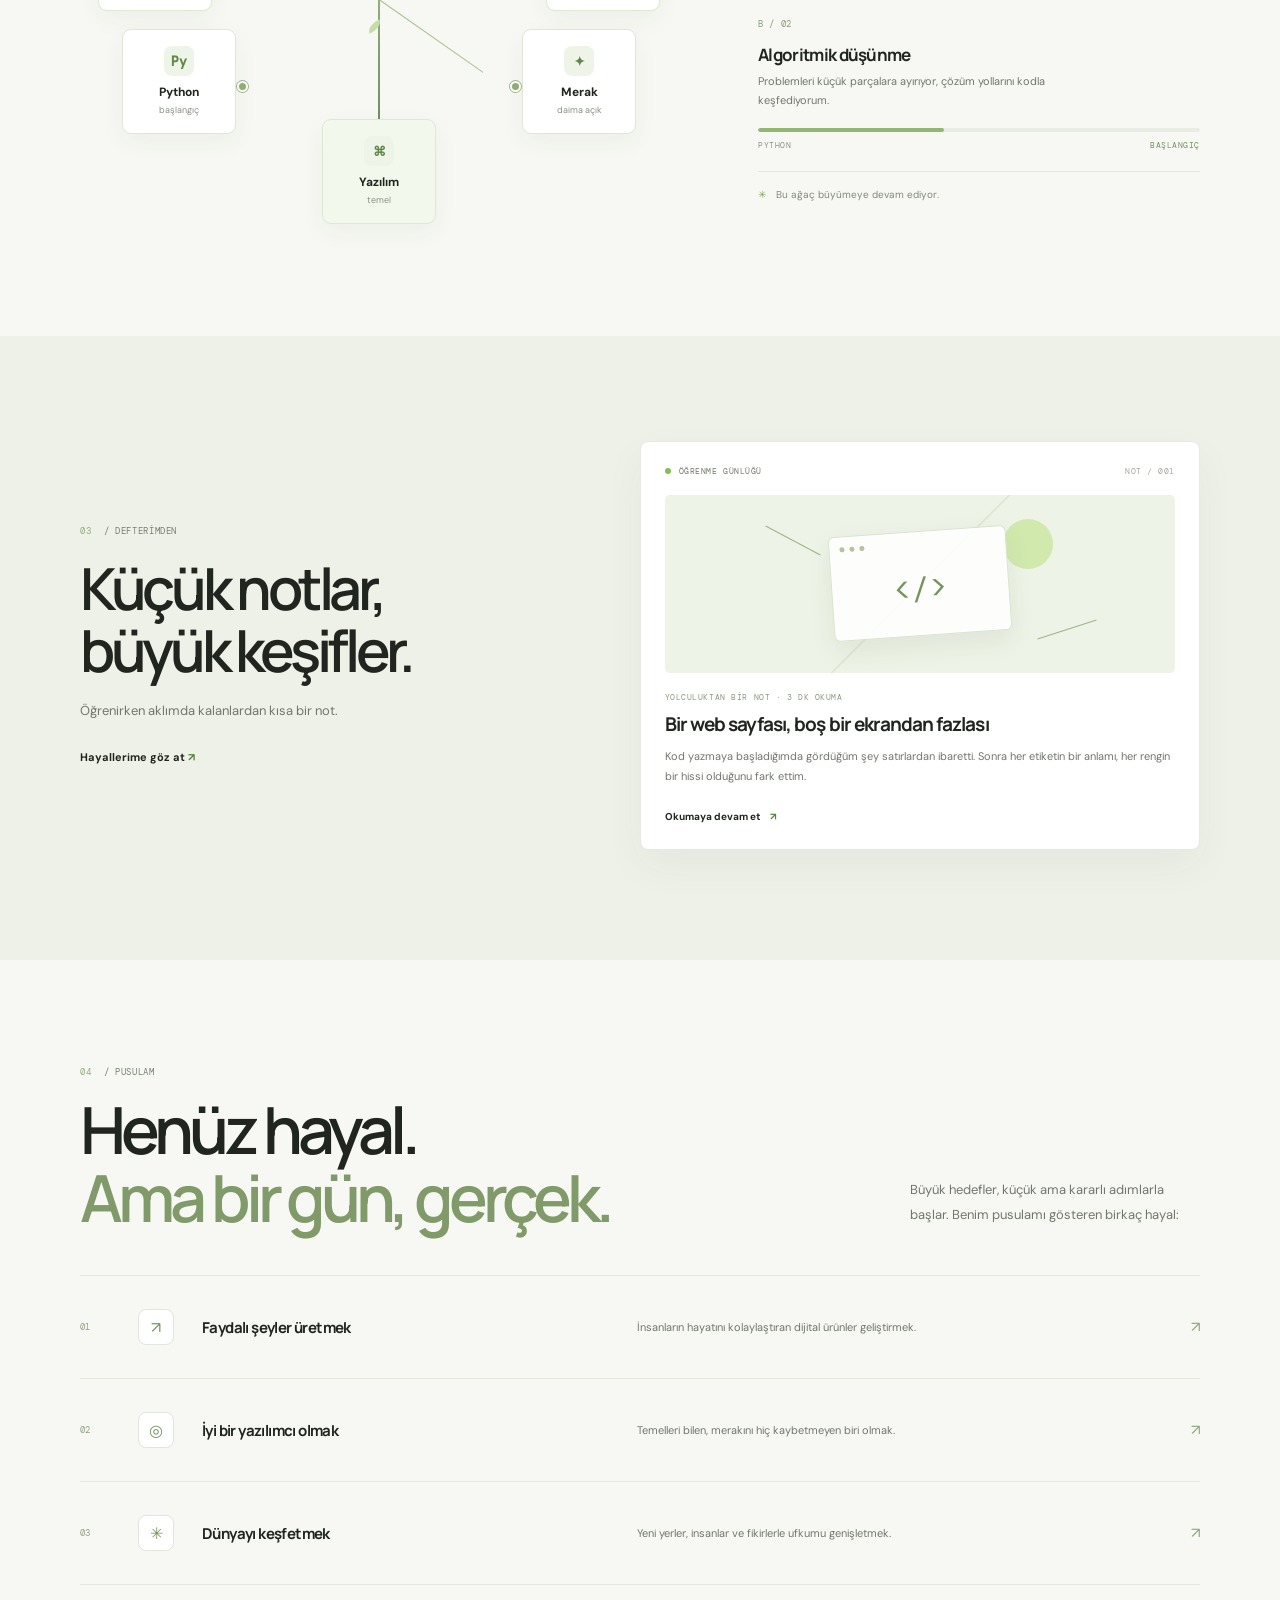
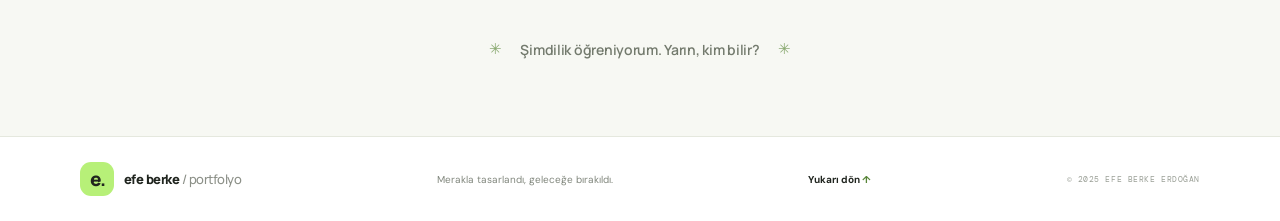
==== commit dbcfec28: "Add new C++ learning files and enhance frontend styles and scripts" ====
--- a/frontend/index.html
+++ b/frontend/index.html
@@ -1,171 +1,177 @@
 <!doctype html>
-<html lang="en">
+<html lang="tr">
   <head>
     <meta charset="UTF-8" />
     <meta name="viewport" content="width=device-width, initial-scale=1.0" />
-    <link rel="preconnect" href="https://fonts.googleapis.com" />
-    <link rel="preconnect" href="https://fonts.gstatic.com" crossorigin />
-    <link
-      href="https://fonts.googleapis.com/css2?family=Space+Grotesk:wght@500;600;700&family=Space+Mono:wght@400;700&family=Inter:wght@400;500;600&display=swap"
-      rel="stylesheet"
+    <meta
+      name="description"
+      content="Efe Berke Erdoğan'ın yazılım, öğrenme yolculuğu ve gelecek hayalleri üzerine kişisel portfolyosu."
     />
-    <link rel="stylesheet" href="/frontend/css/style.css" />
-    <title>aero-zenith-sys</title>
+    <meta name="theme-color" content="#f7f8f3" />
+    <title>Efe Berke Erdoğan — Kişisel Portfolyo</title>
+    <link rel="stylesheet" href="css/style.css" />
   </head>
   <body>
-    <header class="head-and-navbar">
-      <nav class="navbar">
-        <div class="logo-container">
-          <a href="#home" class="logo-mark">aero<span>.</span>zenith</a>
-        </div>
+    <header class="site-header">
+      <nav class="navbar shell" aria-label="Ana navigasyon">
+        <a class="brand" href="#home" aria-label="Efe Berke Erdoğan, ana sayfa">
+          <span class="brand-mark">e.</span>
+          <span>efe berke<span class="brand-muted"> / portfolyo</span></span>
+        </a>
         <ul class="nav-links">
-          <li><a href="#home">Ana Sayfa</a></li>
-          <li><a href="#about">Hakkımda</a></li>
-          <li><a href="#education">Eğitim</a></li>
-          <li><a href="#portfolio">Portföy</a></li>
-          <li><a href="#weekly-program">Haftalık Program</a></li>
-          <li><a href="#contact">İletişim</a></li>
+          <li><a href="#home">Ana sayfa</a></li>
+          <li><a href="#hakkimda">Hakkımda</a></li>
+          <li><a href="#yetenekler">Yetenekler</a></li>
+          <li><a href="#notlar">Notlar</a></li>
+          <li><a href="#hayaller">Hayaller</a></li>
         </ul>
+        <a class="nav-cta" href="#hayaller">
+          Hedeflerim <span aria-hidden="true">↗</span>
+        </a>
       </nav>
     </header>
 
-    <main class="main-content">
-      <section class="hero-section" id="home">
-        <div class="left-container">
-          <h1>merhaba</h1>
-          <p>19 yaşındayım türkiyede yaşıyorum</p>
-          <div class="social-icon-links">
-            <a href="#" target="_blank"><img src="/frontend/images/linkedin.avif" alt="LinkedIn"></a>
-            <a href="#" target="_blank"><img src="/frontend/images/github.png" alt="Github"></a>
-            <a href="#" target="_blank"><img src="/frontend/images/threads.png" alt="Threads"></a>
-            <a href="#" target="_blank"><img src="/frontend/images/instagram.jpg" alt="Instagram"></a>
-            <a href="#" target="_blank"><img src="/frontend/images/RedNote.jpg" alt="Red-Note"></a>
+    <main>
+      <section class="hero shell" id="home">
+        <div class="hero-copy">
+          <p class="eyebrow"><span class="status-dot"></span> Öğreniyor, üretiyor, gelişiyorum</p>
+          <h1>Merhaba, ben<br /><span>Efe Berke.</span></h1>
+          <p class="hero-intro">
+            Teknolojiye meraklı bir öğrenci ve geleceğin yazılımcısı. Aklımdaki fikirleri
+            öğrenerek, deneyerek ve üreterek gerçeğe dönüştürüyorum.
+          </p>
+          <div class="hero-actions">
+            <a class="button button-primary" href="#yetenekler">Yolculuğumu keşfet <span aria-hidden="true">↓</span></a>
+            <a class="text-link" href="#hakkimda">Biraz daha yakından tanı <span aria-hidden="true">↗</span></a>
+          </div>
+          <div class="hero-meta">
+            <div><span class="meta-number">01</span><span>Merakla başla</span></div>
+            <div><span class="meta-number">02</span><span>Üreterek öğren</span></div>
+            <div><span class="meta-number">03</span><span>İleriye bak</span></div>
           </div>
         </div>
-        <div class="left-container-image">
-          <!-- Gerçek bir fotoğrafın olana kadar yer tutucu illüstrasyon. İstersen bunu <img src="..."> ile değiştirebilirsin. -->
-          <svg viewBox="0 0 320 320" xmlns="http://www.w3.org/2000/svg" role="img" aria-label="Soyut zenith illüstrasyonu">
-            <circle cx="160" cy="160" r="120" fill="none" stroke="#6C5CE7" stroke-width="1.5" stroke-dasharray="4 8" opacity="0.5"/>
-            <circle cx="160" cy="160" r="80" fill="none" stroke="#2FBF89" stroke-width="1.5" stroke-dasharray="2 6" opacity="0.4"/>
-            <circle cx="160" cy="40" r="7" fill="#6C5CE7"/>
-            <circle cx="60" cy="120" r="4" fill="#2FBF89"/>
-            <circle cx="250" cy="200" r="5" fill="#6C5CE7" opacity="0.6"/>
-            <circle cx="90" cy="240" r="3" fill="#2FBF89" opacity="0.7"/>
-            <g transform="translate(160,160) rotate(-25)">
-              <path d="M -50 20 L 60 -10 L 10 5 L -10 40 L -2 5 Z" fill="#1B1B2F"/>
-            </g>
-          </svg>
+        <div class="hero-art" aria-label="Fikirlerden geleceğe uzanan soyut bir illüstrasyon" role="img">
+          <div class="art-orbit orbit-one"></div>
+          <div class="art-orbit orbit-two"></div>
+          <div class="art-sun"></div>
+          <div class="art-card art-card-top"><span class="art-card-icon">✳</span><span>fikir → kod</span></div>
+          <div class="art-card art-card-bottom"><span class="mini-bars"><i></i><i></i><i></i></span><span>her gün biraz daha</span></div>
+          <span class="art-caption">BUILDING<br />WHAT'S NEXT</span>
+          <span class="art-star star-one">✳</span>
+          <span class="art-star star-two">✦</span>
         </div>
       </section>
 
-      <section class="about-section" id="about">
-        <h2>Hakkımda</h2>
-        <div>
-          <p>Benim hakkımda biraz bilgi...</p>
-        </div>
-      </section>
-
-      <section class="education-section" id="education">
-        <h2>Eğitim</h2>
-        <div class="card-grid">
-          <div class="education-card">
-            <h3>yakında</h3>
-            <p>yakında</p>
-          </div>
-
-          <div class="education-card">
-            <h3>yakında</h3>
-            <p>yakında</p>
+      <section class="intro-section" id="hakkimda">
+        <div class="shell intro-grid">
+          <p class="section-kicker"><span>01</span> / KISACA BEN</p>
+          <div class="intro-content">
+            <h2>Her şey, “bunu<br class="desktop-break" /> nasıl yapmışlar?” sorusuyla başladı.</h2>
+            <div class="intro-detail">
+              <p>
+                Ben Efe. Yeni şeyler öğrenmeyi, bilgisayarların nasıl çalıştığını anlamayı
+                ve küçük fikirleri gerçek projelere dönüştürmeyi seviyorum. Şu sıralar
+                yazılımın temellerini sağlamlaştırıyor, kendi yolumu adım adım çiziyorum.
+              </p>
+              <div class="interest-tags" aria-label="İlgi alanlarım">
+                <span>Yazılım</span><span>Bilim</span><span>Üretmek</span><span>Öğrenmek</span>
+              </div>
+            </div>
           </div>
         </div>
       </section>
 
-      <section class="portfolio-section" id="portfolio">
-        <h2>Portföy</h2>
-
-        <div class="card-grid">
-          <div class="portfolio-card">
-            <h3>yakında</h3>
-            <p>yakında</p>
-            <a href="#">Detaylar</a>
+      <section class="skills-section shell" id="yetenekler">
+        <div class="section-heading">
+          <p class="section-kicker"><span>02</span> / GELİŞİM YOLCULUĞUM</p>
+          <h2>Yetenek ağacım<span class="heading-period">.</span></h2>
+          <p>Her dal yeni bir merak, her proje yeni bir seviye.</p>
+        </div>
+        <div class="skill-layout">
+          <div class="skill-tree" aria-label="Öğrenme ve yetenek ağacı">
+            <div class="tree-trunk"></div>
+            <div class="tree-branch branch-left"></div>
+            <div class="tree-branch branch-right"></div>
+            <div class="tree-node node-root"><span class="node-symbol">⌘</span><span>Yazılım</span><small>temel</small></div>
+            <div class="tree-node node-html"><span class="node-symbol">‹/›</span><span>HTML</span><small>öğreniyorum</small></div>
+            <div class="tree-node node-css"><span class="node-symbol">✳</span><span>CSS</span><small>öğreniyorum</small></div>
+            <div class="tree-node node-python"><span class="node-symbol">Py</span><span>Python</span><small>başlangıç</small></div>
+            <div class="tree-node node-curiosity"><span class="node-symbol">✦</span><span>Merak</span><small>daima açık</small></div>
+            <span class="tree-leaf leaf-one"></span><span class="tree-leaf leaf-two"></span>
+            <span class="tree-leaf leaf-three"></span><span class="tree-leaf leaf-four"></span>
           </div>
-
-          <div class="portfolio-card">
-            <h3>yakında</h3>
-            <p>yakında</p>
-            <a href="#">Detaylar</a>
+          <div class="skills-aside">
+            <div class="skill-note">
+              <span class="note-index">A / 01</span>
+              <h3>Web'in temelleri</h3>
+              <p>HTML ile sayfaların yapısını kuruyor, CSS ile onlara karakter katıyorum.</p>
+              <div class="skill-meter"><span style="--level: 72%"></span></div>
+              <span class="meter-caption">HTML &amp; CSS <b>gelişiyor</b></span>
+            </div>
+            <div class="skill-note">
+              <span class="note-index">B / 02</span>
+              <h3>Algoritmik düşünme</h3>
+              <p>Problemleri küçük parçalara ayırıyor, çözüm yollarını kodla keşfediyorum.</p>
+              <div class="skill-meter"><span style="--level: 42%"></span></div>
+              <span class="meter-caption">Python <b>başlangıç</b></span>
+            </div>
+            <p class="skills-footnote"><span>✳</span> Bu ağaç büyümeye devam ediyor.</p>
           </div>
         </div>
       </section>
 
-      <section class="weekly-program-section" id="weekly-program">
-        <h2>Haftalık Program</h2>
-
-        <div class="program-table-wrap">
-          <table class="program-table">
-            <thead>
-              <tr>
-                <th>Saat</th>
-                <th>Pzt</th>
-                <th>Sal</th>
-                <th>Çar</th>
-                <th>Per</th>
-                <th>Cum</th>
-                <th>Cmt</th>
-                <th>Paz</th>
-              </tr>
-            </thead>
-            <tbody>
-              <tr>
-                <td>09:00</td>
-                <td>-</td><td>-</td><td>-</td><td>-</td><td>-</td><td>-</td><td>-</td>
-              </tr>
-              <tr>
-                <td>11:00</td>
-                <td>-</td><td>-</td><td>-</td><td>-</td><td>-</td><td>-</td><td>-</td>
-              </tr>
-              <tr>
-                <td>13:00</td>
-                <td>-</td><td>-</td><td>-</td><td>-</td><td>-</td><td>-</td><td>-</td>
-              </tr>
-              <tr>
-                <td>15:00</td>
-                <td>-</td><td>-</td><td>-</td><td>-</td><td>-</td><td>-</td><td>-</td>
-              </tr>
-              <tr>
-                <td>17:00</td>
-                <td>-</td><td>-</td><td>-</td><td>-</td><td>-</td><td>-</td><td>-</td>
-              </tr>
-            </tbody>
-          </table>
+      <section class="journal-section" id="notlar">
+        <div class="shell journal-grid">
+          <div class="journal-heading">
+            <p class="section-kicker"><span>03</span> / DEFTERİMDEN</p>
+            <h2>Küçük notlar,<br />büyük keşifler.</h2>
+            <p>Öğrenirken aklımda kalanlardan kısa bir not.</p>
+            <a class="text-link" href="#hayaller">Hayallerime göz at <span aria-hidden="true">↗</span></a>
+          </div>
+          <article class="journal-card">
+            <div class="journal-card-top"><span class="journal-label"><span></span> ÖĞRENME GÜNLÜĞÜ</span><span class="journal-number">NOT / 001</span></div>
+            <div class="journal-illustration" aria-hidden="true">
+              <div class="note-sun"></div><div class="note-window"><span></span><span></span><span></span><i>&lt;/&gt;</i></div>
+              <div class="note-line line-a"></div><div class="note-line line-b"></div>
+            </div>
+            <p class="journal-date">YOLCULUKTAN BİR NOT · 3 DK OKUMA</p>
+            <h3>Bir web sayfası, boş bir ekrandan fazlası</h3>
+            <p class="journal-excerpt">
+              Kod yazmaya başladığımda gördüğüm şey satırlardan ibaretti. Sonra her
+              etiketin bir anlamı, her rengin bir hissi olduğunu fark ettim.
+            </p>
+            <a class="journal-read" href="#yetenekler">Okumaya devam et <span aria-hidden="true">↗</span></a>
+          </article>
         </div>
       </section>
 
-      <section class="contact-section" id="contact">
-        <h2>benimle iletişime geçin</h2>
-
-        <div class="contact-form">
-          <form action="" method="post">
-            <div class="form-group">
-              <label for="name">Adınız:</label>
-              <input type="text" id="name" name="name" required />
-            </div>
-            <div class="form-group">
-              <label for="email">E-posta:</label>
-              <input type="email" id="email" name="email" required />
-            </div>
-            <div class="form-group">
-              <label for="message">Mesaj:</label>
-              <textarea id="message" name="message" required></textarea>
-            </div>
-            <button type="submit" class="btn-submit">Gönder</button>
-          </form>
+      <section class="dreams-section shell" id="hayaller">
+        <div class="dreams-top">
+          <div>
+            <p class="section-kicker"><span>04</span> / PUSULAM</p>
+            <h2>Henüz hayal.<br /><span>Ama bir gün, gerçek.</span></h2>
+          </div>
+          <p class="dreams-intro">
+            Büyük hedefler, küçük ama kararlı adımlarla başlar. Benim pusulamı gösteren
+            birkaç hayal:
+          </p>
         </div>
+        <div class="dream-list">
+          <article class="dream-item"><span class="dream-index">01</span><span class="dream-icon">↗</span><h3>Faydalı şeyler üretmek</h3><p>İnsanların hayatını kolaylaştıran dijital ürünler geliştirmek.</p><span class="dream-arrow">↗</span></article>
+          <article class="dream-item"><span class="dream-index">02</span><span class="dream-icon">◎</span><h3>İyi bir yazılımcı olmak</h3><p>Temelleri bilen, merakını hiç kaybetmeyen biri olmak.</p><span class="dream-arrow">↗</span></article>
+          <article class="dream-item"><span class="dream-index">03</span><span class="dream-icon">✳</span><h3>Dünyayı keşfetmek</h3><p>Yeni yerler, insanlar ve fikirlerle ufkumu genişletmek.</p><span class="dream-arrow">↗</span></article>
+        </div>
+        <div class="closing-note"><span class="closing-star">✳</span><p>Şimdilik öğreniyorum. Yarın, kim bilir?</p><span class="closing-star">✳</span></div>
       </section>
     </main>
 
-    <footer>
-      <p>Telif Hakkı vardır</p>
+    <footer class="site-footer">
+      <div class="shell footer-inner">
+        <a class="brand footer-brand" href="#home"><span class="brand-mark">e.</span><span>efe berke<span class="brand-muted"> / portfolyo</span></span></a>
+        <p>Merakla tasarlandı, geleceğe bırakıldı.</p>
+        <a href="#home">Yukarı dön <span aria-hidden="true">↑</span></a>
+        <span class="copyright">© 2025 Efe Berke Erdoğan</span>
+      </div>
     </footer>
   </body>
 </html>
--- a/frontend/css/style.css
+++ b/frontend/css/style.css
@@ -1,538 +1,1387 @@
+@import url("https://fonts.googleapis.com/css2?family=DM+Mono:wght@400;500&family=DM+Sans:wght@400;500;600;700&family=Manrope:wght@400;500;600;700;800&display=swap");
+
+:root {
+  color-scheme: light;
+  --ink: #20251f;
+  --muted: #72776e;
+  --paper: #f7f8f3;
+  --white: #fff;
+  --line: #e5e8de;
+  --green: #b7f078;
+  --deep-green: #244731;
+  --mono: "DM Mono", "Courier New", monospace;
+  --sans: "DM Sans", "Segoe UI", sans-serif;
+  --display: "Manrope", "Segoe UI", sans-serif;
+}
+
 * {
-    margin: 0;
-    padding: 0;
-    box-sizing: border-box;
-}
-
-:root {
-    /* Renkler */
-    --bg: #F6F5FB;
-    --bg-alt: #FFFFFF;
-    --ink: #1B1B2F;
-    --ink-soft: #5B5C72;
-    --accent: #6C5CE7;
-    --accent-soft: #E4E1FB;
-    --mint: #2FBF89;
-    --line: #E3E2ED;
-
-    /* Yazı tipleri */
-    --font-display: 'Space Grotesk', 'Segoe UI', Tahoma, Geneva, Verdana, sans-serif;
-    --font-body: 'Inter', 'Segoe UI', Tahoma, Geneva, Verdana, sans-serif;
-    --font-mono: 'Space Mono', 'Courier New', monospace;
-
-    /* Düzen */
-    --content-max: 960px;
-    --section-pad-x: clamp(1.5rem, 5vw, 4rem);
-    --nav-h: 4rem;
+  box-sizing: border-box;
 }
 
 html {
-    scroll-snap-type: y mandatory;
-    scroll-behavior: smooth;
-    font-family: var(--font-body);
-    background: var(--bg);
-    color: var(--ink);
-}
-
-img {
-    max-width: 100%;
-    display: block;
+  scroll-behavior: smooth;
+  scroll-padding-top: 92px;
+}
+
+body {
+  margin: 0;
+  background: var(--paper);
+  color: var(--ink);
+  font-family: var(--sans);
+  -webkit-font-smoothing: antialiased;
 }
 
 a {
-    text-decoration: none;
-    color: inherit;
-}
-
-h1, h2, h3 {
-    font-family: var(--font-display);
-    font-weight: 600;
-    letter-spacing: -0.01em;
-}
-
-:focus-visible {
-    outline: 2px solid var(--accent);
-    outline-offset: 3px;
-}
-
-.main-content > section {
-  min-height: 100vh;
+  color: inherit;
+  text-decoration: none;
+}
+
+.shell {
+  width: min(1120px, calc(100% - 64px));
+  margin-inline: auto;
+}
+
+.site-header {
+  position: sticky;
+  z-index: 10;
+  top: 0;
+  border-bottom: 1px solid rgb(32 37 31 / 6%);
+  background: rgb(247 248 243 / 92%);
+  backdrop-filter: blur(16px);
+}
+
+.navbar {
   display: flex;
-  flex-direction: column;
+  min-height: 76px;
+  align-items: center;
+  justify-content: space-between;
+  gap: 24px;
+}
+
+.brand {
+  display: inline-flex;
+  flex-shrink: 0;
+  align-items: center;
+  gap: 10px;
+  font-family: var(--display);
+  font-size: 13px;
+  font-weight: 800;
+  letter-spacing: -0.04em;
+}
+
+.brand-mark {
+  display: grid;
+  width: 34px;
+  height: 34px;
+  place-items: center;
+  border-radius: 11px;
+  background: var(--green);
+  font-size: 19px;
+  letter-spacing: -0.08em;
+}
+
+.brand-muted {
+  color: #8c9088;
+  font-weight: 500;
+}
+
+.nav-links {
+  display: flex;
+  align-items: center;
+  gap: clamp(18px, 3vw, 38px);
+  margin: 0;
+  padding: 0;
+  list-style: none;
+}
+
+.nav-links a,
+.nav-cta {
+  font-size: 12px;
+  font-weight: 600;
+  transition: color 180ms ease;
+}
+
+.nav-links a {
+  color: #636960;
+}
+
+.nav-links a:hover,
+.footer-inner > a:last-of-type:hover {
+  color: #588538;
+}
+
+.nav-cta {
+  display: inline-flex;
+  align-items: center;
+  gap: 10px;
+  padding: 11px 15px;
+  border: 1px solid #dfe3d9;
+  border-radius: 7px;
+}
+
+.nav-cta span,
+.text-link span,
+.journal-read span,
+.footer-inner > a:last-of-type span {
+  color: #588538;
+}
+
+.hero {
+  display: grid;
+  min-height: 620px;
+  grid-template-columns: 1fr 0.92fr;
+  align-items: center;
+  gap: 60px;
+  padding-top: 58px;
+  padding-bottom: 66px;
+}
+
+.hero-copy {
+  padding: 15px 0 0 8px;
+}
+
+.eyebrow,
+.section-kicker,
+.journal-label,
+.journal-number,
+.journal-date,
+.note-index,
+.meter-caption,
+.art-caption,
+.meta-number,
+.copyright {
+  font-family: var(--mono);
+  text-transform: uppercase;
+  letter-spacing: 0.07em;
+}
+
+.eyebrow {
+  display: flex;
+  align-items: center;
+  gap: 9px;
+  margin: 0 0 26px;
+  color: #656b62;
+  font-size: 10px;
+}
+
+.status-dot,
+.journal-label span {
+  width: 7px;
+  height: 7px;
+  border-radius: 50%;
+  background: #83bd55;
+  box-shadow: 0 0 0 4px rgb(131 189 85 / 13%);
+}
+
+.hero h1,
+.section-heading h2,
+.intro-content h2,
+.journal-heading h2,
+.dreams-top h2 {
+  margin: 0;
+  font-family: var(--display);
+  font-weight: 600;
+  letter-spacing: -0.075em;
+}
+
+.hero h1 {
+  font-size: clamp(58px, 7vw, 84px);
+  line-height: 0.98;
+}
+
+.hero h1 span {
+  color: #7ea553;
+}
+
+.hero-intro {
+  max-width: 440px;
+  margin: 25px 0 0;
+  color: var(--muted);
+  font-size: 15px;
+  line-height: 1.85;
+}
+
+.hero-actions {
+  display: flex;
+  align-items: center;
+  flex-wrap: wrap;
+  gap: 23px;
+  margin-top: 30px;
+}
+
+.button {
+  display: inline-flex;
+  min-height: 46px;
   align-items: center;
   justify-content: center;
-  text-align: center;
-  scroll-snap-align: start;
-  padding: 4rem var(--section-pad-x);
-}
-
-.main-content > section h2 {
-  font-size: clamp(2rem, 4vw, 2.75rem);
+  gap: 22px;
+  padding: 0 17px;
+  border-radius: 6px;
+  font-size: 12px;
+  font-weight: 700;
+  transition: transform 180ms ease, background 180ms ease;
+}
+
+.button:hover {
+  transform: translateY(-2px);
+}
+
+.button-primary {
+  background: var(--ink);
+  color: white;
+}
+
+.button-primary:hover {
+  background: #3a4835;
+}
+
+.button-primary span {
+  color: var(--green);
+  font-size: 15px;
+}
+
+.text-link {
+  font-size: 11px;
+  font-weight: 700;
+}
+
+.hero-meta {
+  display: flex;
+  gap: 28px;
+  margin-top: 64px;
+}
+
+.hero-meta div {
+  display: grid;
+  gap: 6px;
+}
+
+.meta-number {
+  color: #8a9e72;
+  font-size: 9px;
+}
+
+.hero-meta div span:last-child {
+  color: #686e65;
+  font-size: 10px;
+}
+
+.hero-art {
   position: relative;
-  margin-bottom: 3rem;
-}
-
-.main-content > section h2::after {
-  content: '';
-  position: absolute;
-  left: 0;
-  bottom: -12px;
-  width: 48px;
-  height: 4px;
-  border-radius: 2px;
-  background: var(--accent);
-}
-
-/* ---------- Navbar ---------- */
-.head-and-navbar {
-  position: fixed;
-  top: 0;
-  left: 0;
-  right: 0;
-  z-index: 100;
-  background: rgba(246, 245, 251, 0.75);
-  backdrop-filter: blur(10px);
-  border-bottom: 1px solid var(--line);
-}
-
-.navbar {
-  max-width: var(--content-max);
-  margin: 0 auto;
+  display: grid;
+  min-height: 460px;
+  overflow: hidden;
+  place-items: center;
+  border: 1px solid #e8eadf;
+  border-radius: 8px;
+  background-color: #eff2e9;
+  background-image: radial-gradient(#d6decc 0.8px, transparent 0.8px);
+  background-position: center;
+  background-size: 18px 18px;
+}
+
+.hero-art::before,
+.hero-art::after {
+  position: absolute;
+  content: "";
+}
+
+.hero-art::before {
+  width: 270px;
+  height: 270px;
+  border-radius: 50%;
+  background: #dce8cf;
+  filter: blur(2px);
+}
+
+.hero-art::after {
+  inset: auto 0 0;
+  height: 125px;
+  background: linear-gradient(0deg, #eff2e9 7%, transparent);
+}
+
+.art-sun {
+  position: absolute;
+  z-index: 1;
+  top: 85px;
+  right: 91px;
+  width: 83px;
+  height: 83px;
+  border: 1px solid rgb(107 143 77 / 18%);
+  border-radius: 50%;
+  background: #c4e994;
+  box-shadow: 0 0 0 12px rgb(196 233 148 / 17%), 0 0 0 27px rgb(196 233 148 / 12%);
+}
+
+.art-orbit {
+  position: absolute;
+  z-index: 1;
+  width: 325px;
+  height: 155px;
+  border: 1px solid rgb(86 119 67 / 27%);
+  border-radius: 50%;
+  transform: rotate(-44deg);
+}
+
+.orbit-two {
+  width: 385px;
+  height: 202px;
+  border-color: rgb(86 119 67 / 14%);
+  transform: rotate(43deg);
+}
+
+.art-orbit::after {
+  position: absolute;
+  top: 19px;
+  left: 29px;
+  width: 7px;
+  height: 7px;
+  border-radius: 50%;
+  background: #63894a;
+  content: "";
+}
+
+.art-card {
+  position: absolute;
+  z-index: 2;
+  display: flex;
+  align-items: center;
+  gap: 10px;
+  padding: 13px 15px;
+  border: 1px solid rgb(255 255 255 / 85%);
+  border-radius: 7px;
+  background: rgb(255 255 255 / 82%);
+  box-shadow: 0 10px 28px rgb(53 70 43 / 8%);
+  font-family: var(--mono);
+  font-size: 10px;
+}
+
+.art-card-top {
+  top: 126px;
+  left: 28px;
+}
+
+.art-card-bottom {
+  right: 30px;
+  bottom: 111px;
+}
+
+.art-card-icon {
+  color: #78a34f;
+  font-size: 18px;
+}
+
+.mini-bars {
+  display: flex;
+  align-items: end;
+  gap: 3px;
+  height: 17px;
+}
+
+.mini-bars i {
+  width: 3px;
+  height: 9px;
+  border-radius: 3px;
+  background: #96bd70;
+}
+
+.mini-bars i:nth-child(2) {
+  height: 15px;
+}
+
+.mini-bars i:nth-child(3) {
+  height: 12px;
+}
+
+.art-caption {
+  position: absolute;
+  z-index: 2;
+  right: 18px;
+  bottom: 23px;
+  color: #75856b;
+  font-size: 8px;
+  line-height: 1.7;
+  text-align: right;
+}
+
+.art-star {
+  position: absolute;
+  z-index: 2;
+  color: #749654;
+}
+
+.star-one {
+  top: 65px;
+  left: 84px;
+  font-size: 22px;
+}
+
+.star-two {
+  right: 58px;
+  bottom: 193px;
+  color: #b3c994;
+  font-size: 15px;
+}
+
+.intro-section {
+  border-block: 1px solid var(--line);
+  background: #fff;
+}
+
+.intro-grid {
+  display: grid;
+  grid-template-columns: 0.72fr 1.7fr;
+  gap: 60px;
+  padding-top: 92px;
+  padding-bottom: 96px;
+}
+
+.section-kicker {
+  margin: 7px 0 0;
+  color: #77806f;
+  font-size: 9px;
+}
+
+.section-kicker span {
+  margin-right: 7px;
+  color: #94ac7b;
+}
+
+.intro-content h2 {
+  font-size: clamp(35px, 4vw, 49px);
+  line-height: 1.13;
+}
+
+.intro-detail {
+  display: grid;
+  grid-template-columns: 1fr 0.78fr;
+  align-items: start;
+  gap: 44px;
+  margin-top: 26px;
+}
+
+.intro-detail > p,
+.journal-heading > p:not(.section-kicker),
+.dreams-intro {
+  margin: 0;
+  color: var(--muted);
+  font-size: 13px;
+  line-height: 1.9;
+}
+
+.interest-tags {
   display: flex;
   flex-wrap: wrap;
-  align-items: center;
+  gap: 7px;
+  padding-top: 3px;
+}
+
+.interest-tags span {
+  padding: 8px 11px;
+  border: 1px solid #e7eae1;
+  border-radius: 4px;
+  color: #646b5e;
+  font-size: 10px;
+}
+
+.skills-section {
+  padding-top: 105px;
+  padding-bottom: 112px;
+}
+
+.section-heading {
+  text-align: center;
+}
+
+.section-heading .section-kicker {
+  margin: 0 0 18px;
+}
+
+.section-heading h2 {
+  font-size: clamp(42px, 5vw, 58px);
+  line-height: 1.08;
+}
+
+.heading-period {
+  color: #86ad5c;
+}
+
+.section-heading > p:last-child {
+  margin: 15px 0 0;
+  color: var(--muted);
+  font-size: 12px;
+}
+
+.skill-layout {
+  display: grid;
+  grid-template-columns: 1.15fr 0.85fr;
+  align-items: center;
+  gap: 80px;
+  margin-top: 66px;
+}
+
+.skill-tree {
+  position: relative;
+  min-height: 405px;
+}
+
+.tree-trunk {
+  position: absolute;
+  bottom: 32px;
+  left: 50%;
+  width: 2px;
+  height: 287px;
+  background: linear-gradient(#a9c28e, #5d8150);
+  transform: translateX(-50%);
+}
+
+.tree-trunk::after {
+  position: absolute;
+  bottom: -4px;
+  left: -30px;
+  width: 62px;
+  height: 8px;
+  border-radius: 50%;
+  background: #779467;
+  content: "";
+}
+
+.tree-branch {
+  position: absolute;
+  top: 180px;
+  left: 50%;
+  width: 127px;
+  height: 1px;
+  background: #a9c28e;
+  transform-origin: left center;
+}
+
+.branch-left {
+  transform: rotate(-35deg);
+}
+
+.branch-right {
+  transform: rotate(35deg);
+}
+
+.tree-node {
+  position: absolute;
+  z-index: 1;
+  display: grid;
+  width: 114px;
+  min-height: 105px;
+  justify-items: center;
+  align-content: center;
+  gap: 4px;
+  border: 1px solid #e0e7d7;
+  border-radius: 9px;
+  background: #fff;
+  box-shadow: 0 8px 24px rgb(44 65 39 / 5%);
+  font-size: 12px;
+  font-weight: 700;
+}
+
+.tree-node small {
+  color: #8a9085;
+  font-size: 9px;
+  font-weight: 400;
+}
+
+.node-symbol {
+  display: grid;
+  width: 30px;
+  height: 30px;
+  place-items: center;
+  margin-bottom: 4px;
+  border-radius: 8px;
+  background: #eef4e8;
+  color: #608846;
+  font-family: var(--mono);
+  font-size: 13px;
+}
+
+.node-root {
+  bottom: 0;
+  left: 50%;
+  background: #f3f8ed;
+  transform: translateX(-50%);
+}
+
+.node-html {
+  top: 87px;
+  left: 3%;
+}
+
+.node-css {
+  top: 87px;
+  right: 3%;
+}
+
+.node-python {
+  top: 210px;
+  left: 7%;
+}
+
+.node-curiosity {
+  top: 210px;
+  right: 7%;
+}
+
+.node-html::after,
+.node-css::after,
+.node-python::after,
+.node-curiosity::after {
+  position: absolute;
+  top: 50%;
+  width: 7px;
+  height: 7px;
+  border: 2px solid #fff;
+  border-radius: 50%;
+  background: #8eae70;
+  box-shadow: 0 0 0 1px #9bb887;
+  content: "";
+}
+
+.node-html::after,
+.node-python::after {
+  right: -13px;
+}
+
+.node-css::after,
+.node-curiosity::after {
+  left: -13px;
+}
+
+.tree-leaf {
+  position: absolute;
+  z-index: 0;
+  width: 20px;
+  height: 11px;
+  border-radius: 100% 0 100% 0;
+  background: #c6dda9;
+  transform: rotate(-25deg);
+}
+
+.leaf-one {
+  top: 43px;
+  left: 48%;
+}
+
+.leaf-two {
+  top: 157px;
+  left: 27%;
+  transform: rotate(32deg);
+}
+
+.leaf-three {
+  top: 157px;
+  right: 27%;
+  transform: rotate(74deg);
+}
+
+.leaf-four {
+  top: 203px;
+  left: 48%;
+  width: 15px;
+  height: 9px;
+}
+
+.skills-aside {
+  display: grid;
+  gap: 27px;
+  padding: 9px 0;
+}
+
+.skill-note {
+  padding-bottom: 21px;
+  border-bottom: 1px solid var(--line);
+}
+
+.note-index {
+  color: #8b9a7c;
+  font-size: 9px;
+}
+
+.skill-note h3 {
+  margin: 11px 0 6px;
+  font-family: var(--display);
+  font-size: 17px;
+  letter-spacing: -0.04em;
+}
+
+.skill-note p {
+  max-width: 360px;
+  margin: 0;
+  color: var(--muted);
+  font-size: 11px;
+  line-height: 1.8;
+}
+
+.skill-meter {
+  height: 4px;
+  overflow: hidden;
+  margin-top: 17px;
+  border-radius: 5px;
+  background: #e8ece2;
+}
+
+.skill-meter span {
+  display: block;
+  width: var(--level);
+  height: 100%;
+  border-radius: inherit;
+  background: #91b771;
+}
+
+.meter-caption {
+  display: flex;
   justify-content: space-between;
-  row-gap: 0.5rem;
-  padding: 1rem var(--section-pad-x);
-}
-
-.logo-mark {
-  font-family: var(--font-mono);
-  font-size: 1rem;
+  margin-top: 8px;
+  color: #8c9288;
+  font-size: 8px;
+}
+
+.meter-caption b {
+  color: #73935a;
+  font-weight: 400;
+}
+
+.skills-footnote {
+  margin: -11px 0 0;
+  color: #82887d;
+  font-size: 10px;
+}
+
+.skills-footnote span {
+  margin-right: 7px;
+  color: #80a45e;
+}
+
+.journal-section {
+  background: #eef1e8;
+}
+
+.journal-grid {
+  display: grid;
+  grid-template-columns: 0.82fr 1fr;
+  align-items: center;
+  gap: 100px;
+  padding-top: 105px;
+  padding-bottom: 110px;
+}
+
+.journal-heading .section-kicker {
+  margin: 0 0 20px;
+}
+
+.journal-heading h2 {
+  font-size: clamp(39px, 5vw, 58px);
+  line-height: 1.08;
+}
+
+.journal-heading > p:not(.section-kicker) {
+  max-width: 300px;
+  margin-top: 17px;
+}
+
+.journal-heading .text-link {
+  display: inline-block;
+  margin-top: 26px;
+}
+
+.journal-card {
+  padding: 24px;
+  border: 1px solid #e6e9e0;
+  border-radius: 8px;
+  background: #fff;
+  box-shadow: 0 16px 40px rgb(41 55 34 / 5%);
+}
+
+.journal-card-top {
+  display: flex;
+  align-items: center;
+  justify-content: space-between;
+}
+
+.journal-label {
+  display: inline-flex;
+  align-items: center;
+  gap: 8px;
+  color: #6f766b;
+  font-size: 8px;
+}
+
+.journal-label span {
+  width: 6px;
+  height: 6px;
+  box-shadow: none;
+}
+
+.journal-number {
+  color: #a2a89c;
+  font-size: 8px;
+}
+
+.journal-illustration {
+  position: relative;
+  display: grid;
+  height: 178px;
+  overflow: hidden;
+  margin-top: 19px;
+  place-items: center;
+  border-radius: 5px;
+  background-color: #edf3e6;
+  background-image: linear-gradient(135deg, transparent 49.8%, #dbe6d1 50%, transparent 50.4%);
+  background-size: 100% 100%;
+}
+
+.note-sun {
+  position: absolute;
+  top: 24px;
+  right: 24%;
+  width: 50px;
+  height: 50px;
+  border-radius: 50%;
+  background: #d2e9ae;
+}
+
+.note-window {
+  position: relative;
+  z-index: 1;
+  display: flex;
+  width: 178px;
+  height: 105px;
+  align-items: flex-start;
+  gap: 5px;
+  padding: 10px;
+  border: 1px solid #d9e3d2;
+  border-radius: 6px;
+  background: rgb(255 255 255 / 89%);
+  box-shadow: 0 10px 24px rgb(59 79 47 / 8%);
+  transform: rotate(-4deg);
+}
+
+.note-window span {
+  width: 5px;
+  height: 5px;
+  border-radius: 50%;
+  background: #b3c49f;
+}
+
+.note-window i {
+  position: absolute;
+  top: 37px;
+  left: 0;
+  width: 100%;
+  color: #77945e;
+  font-family: var(--mono);
+  font-size: 30px;
+  font-style: normal;
+  text-align: center;
+}
+
+.note-line {
+  position: absolute;
+  z-index: 0;
+  width: 62px;
+  height: 1px;
+  background: #9bb589;
+}
+
+.line-a {
+  top: 45px;
+  left: 19%;
+  transform: rotate(28deg);
+}
+
+.line-b {
+  right: 15%;
+  bottom: 43px;
+  transform: rotate(-18deg);
+}
+
+.journal-date {
+  margin: 19px 0 9px;
+  color: #8c9881;
+  font-size: 8px;
+}
+
+.journal-card h3 {
+  margin: 0;
+  font-family: var(--display);
+  font-size: 19px;
+  letter-spacing: -0.05em;
+}
+
+.journal-excerpt {
+  margin: 10px 0 17px;
+  color: var(--muted);
+  font-size: 11px;
+  line-height: 1.8;
+}
+
+.journal-read {
+  display: inline-flex;
+  align-items: center;
+  gap: 10px;
+  font-size: 10px;
   font-weight: 700;
-  color: var(--ink);
-  transition: opacity 0.2s ease;
-}
-
-.logo-mark span {
-  color: var(--accent);
-}
-
-.nav-links {
-  list-style: none;
+}
+
+.dreams-section {
+  padding-top: 106px;
+  padding-bottom: 77px;
+}
+
+.dreams-top {
   display: flex;
-  flex-wrap: wrap;
+  align-items: end;
+  justify-content: space-between;
+  gap: 50px;
+  padding-bottom: 42px;
+}
+
+.dreams-top .section-kicker {
+  margin: 0 0 18px;
+}
+
+.dreams-top h2 {
+  font-size: clamp(42px, 5.5vw, 65px);
+  line-height: 1.06;
+}
+
+.dreams-top h2 span {
+  color: #809a69;
+}
+
+.dreams-intro {
+  max-width: 290px;
+  padding-bottom: 6px;
+}
+
+.dream-list {
+  border-top: 1px solid var(--line);
+}
+
+.dream-item {
+  display: grid;
+  min-height: 103px;
+  grid-template-columns: 42px 48px minmax(180px, 0.8fr) 1fr 24px;
+  align-items: center;
+  gap: 16px;
+  border-bottom: 1px solid var(--line);
+  transition: padding 180ms ease, background 180ms ease;
+}
+
+.dream-item:hover {
+  padding-inline: 10px;
+  background: rgb(255 255 255 / 55%);
+}
+
+.dream-index {
+  color: #94a085;
+  font-family: var(--mono);
+  font-size: 9px;
+}
+
+.dream-icon {
+  display: grid;
+  width: 36px;
+  height: 36px;
+  place-items: center;
+  border: 1px solid #e1e7da;
+  border-radius: 8px;
+  background: #fff;
+  color: #75965b;
+  font-size: 16px;
+}
+
+.dream-item h3 {
+  margin: 0;
+  font-family: var(--display);
+  font-size: 15px;
+  letter-spacing: -0.04em;
+}
+
+.dream-item p {
+  margin: 0;
+  color: var(--muted);
+  font-size: 11px;
+  line-height: 1.7;
+}
+
+.dream-arrow {
+  color: #8ca47a;
+  font-size: 15px;
+  text-align: right;
+}
+
+.closing-note {
+  display: flex;
+  align-items: center;
   justify-content: center;
-  gap: 0.75rem 1.75rem;
-}
-
-.nav-links a {
-  font-size: 0.9rem;
-  font-weight: 500;
-  color: var(--ink-soft);
-  position: relative;
-  padding-bottom: 4px;
-  transition: color 0.2s ease;
-}
-
-.nav-links a::after {
-  content: '';
-  position: absolute;
-  left: 0;
-  bottom: 0;
-  height: 2px;
-  width: 0;
-  background: var(--accent);
-  transition: width 0.2s ease;
-}
-
-.nav-links a:hover,
-.nav-links a:focus-visible {
-  color: var(--ink);
-}
-
-.nav-links a:hover::after,
-.nav-links a:focus-visible::after {
-  width: 100%;
-}
-
-/* ---------- Hero ---------- */
-.main-content > section.hero-section {
-  overflow: hidden;
-  display: grid;
-  grid-template-columns: 1.1fr 0.9fr;
-  align-items: center;
-  text-align: left;
-  gap: 2rem;
-  max-width: var(--content-max);
-  margin: 0 auto;
-  width: 100%;
-}
-
-.left-container h1 {
-  font-size: clamp(2.5rem, 6vw, 4.5rem);
-  margin-bottom: 0.75rem;
-  text-transform: capitalize;
-}
-
-.left-container p {
-  font-size: 1.15rem;
-  color: var(--ink-soft);
-  margin-bottom: 1.75rem;
-}
-
-.social-icon-links {
+  gap: 18px;
+  padding-top: 54px;
+}
+
+.closing-note p {
+  margin: 0;
+  color: #737a6d;
+  font-family: var(--display);
+  font-size: 14px;
+  font-weight: 600;
+  letter-spacing: -0.02em;
+}
+
+.closing-star {
+  color: #89a970;
+  font-size: 15px;
+}
+
+.site-footer {
+  border-top: 1px solid var(--line);
+  background: #fff;
+}
+
+.footer-inner {
   display: flex;
-  gap: 0.9rem;
-}
-
-.social-icon-links a {
-  display: inline-flex;
-  align-items: center;
-  justify-content: center;
-  width: 42px;
-  height: 42px;
-  border-radius: 50%;
-  background: var(--bg-alt);
-  border: 1px solid var(--line);
-  transition: transform 0.2s ease, border-color 0.2s ease;
-}
-
-.social-icon-links a img {
-  width: 20px;
-  height: 20px;
-  object-fit: contain;
-}
-
-.social-icon-links a:hover {
-  transform: translateY(-3px) scale(1.08);
-  border-color: var(--accent);
-}
-
-.left-container-image {
-  display: flex;
-  align-items: center;
-  justify-content: center;
-}
-
-.left-container-image svg {
-  width: 100%;
-  max-width: 340px;
-  height: auto;
-}
-
-/* Başlangıç durumu (animasyon 0%'da neresi olacak) */
-@keyframes spinFade {
-    0% {
-        opacity: 0;
-        transform: rotate(-540deg) scale(0.1) translateY(80px);
-    }
-    20% {
-        opacity: 0.2;
-        transform: rotate(-180deg) scale(0.3) translateY(40px);
-    }
-    40% {
-        opacity: 0.4;
-        transform: rotate(-90deg) scale(0.5) translateY(20px);
-    }
-    60% {
-        opacity: 0.6;
-        transform: rotate(-45deg) scale(0.7) translateY(10px);
-    }
-    80% {
-        opacity: 0.8;
-        transform: rotate(-15deg) scale(0.8) translateY(5px);
-    }
-    100% {
-        opacity: 1;
-        transform: rotate(0deg) scale(1) translateY(0);
-    }
-}
-
-.left-container h1 {
-  animation: spinFade 1.2s ease-out both;
-  animation-delay: 0s;
-}
-
-.left-container p {
-  animation: spinFade 1.2s ease-out both;
-  animation-delay: 0.15s;
-}
-
-.social-icon-links {
-  animation: spinFade 1.2s ease-out both;
-  animation-delay: 0.3s;
-}
-
-.left-container-image img,
-.left-container-image svg {
-  animation: spinFade 1.2s ease-out both;
-  animation-delay: 0.1s;
-}
-
-.social-icon-links a:nth-child(1) { animation-delay: 0.35s; }
-.social-icon-links a:nth-child(2) { animation-delay: 0.4s; }
-.social-icon-links a:nth-child(3) { animation-delay: 0.45s; }
-.social-icon-links a:nth-child(4) { animation-delay: 0.5s; }
-.social-icon-links a:nth-child(5) { animation-delay: 0.55s; }
+  min-height: 84px;
+  align-items: center;
+  justify-content: space-between;
+  gap: 20px;
+}
+
+.footer-inner > p,
+.footer-inner > a:last-of-type {
+  margin: 0;
+  font-size: 10px;
+}
+
+.footer-inner > p {
+  color: #81877d;
+}
+
+.footer-inner > a:last-of-type {
+  font-weight: 700;
+}
+
+.copyright {
+  color: #9a9f96;
+  font-size: 8px;
+}
+
+@media (max-width: 900px) {
+  .shell {
+    width: min(100% - 48px, 680px);
+  }
+
+  .navbar {
+    min-height: 70px;
+  }
+
+  .nav-links {
+    gap: 16px;
+  }
+
+  .nav-links a {
+    font-size: 10px;
+  }
+
+  .nav-cta {
+    display: none;
+  }
+
+  .hero {
+    min-height: 560px;
+    gap: 26px;
+  }
+
+  .hero-art {
+    min-height: 390px;
+  }
+
+  .hero-meta {
+    gap: 17px;
+  }
+
+  .intro-grid {
+    grid-template-columns: 0.55fr 1.5fr;
+    gap: 30px;
+  }
+
+  .intro-detail {
+    grid-template-columns: 1fr;
+    gap: 17px;
+  }
+
+  .skill-layout {
+    grid-template-columns: 1fr 0.8fr;
+    gap: 38px;
+  }
+
+  .tree-node {
+    width: 100px;
+  }
+
+  .journal-grid {
+    gap: 45px;
+  }
+
+  .dream-item {
+    grid-template-columns: 27px 42px minmax(155px, 0.8fr) 1fr 20px;
+    gap: 11px;
+  }
+}
+
+@media (max-width: 640px) {
+  html {
+    scroll-padding-top: 76px;
+  }
+
+  .shell {
+    width: calc(100% - 36px);
+  }
+
+  .navbar {
+    min-height: 64px;
+  }
+
+  .brand {
+    font-size: 12px;
+  }
+
+  .nav-links {
+    max-width: 55%;
+    overflow-x: auto;
+    gap: 17px;
+    scrollbar-width: none;
+  }
+
+  .nav-links::-webkit-scrollbar {
+    display: none;
+  }
+
+  .nav-links a {
+    white-space: nowrap;
+    font-size: 10px;
+  }
+
+  .hero {
+    grid-template-columns: 1fr;
+    gap: 33px;
+    padding-top: 50px;
+    padding-bottom: 58px;
+  }
+
+  .hero-copy {
+    padding-left: 0;
+  }
+
+  .hero h1 {
+    font-size: clamp(59px, 15vw, 76px);
+  }
+
+  .hero-intro {
+    max-width: 440px;
+    font-size: 13px;
+  }
+
+  .hero-actions {
+    gap: 18px;
+  }
+
+  .hero-meta {
+    justify-content: space-between;
+    margin-top: 40px;
+  }
+
+  .hero-art {
+    min-height: 340px;
+  }
+
+  .art-sun {
+    top: 53px;
+    right: 59px;
+    width: 65px;
+    height: 65px;
+  }
+
+  .art-card-top {
+    top: 95px;
+    left: 16px;
+  }
+
+  .art-card-bottom {
+    right: 14px;
+    bottom: 82px;
+  }
+
+  .intro-grid {
+    grid-template-columns: 1fr;
+    gap: 22px;
+    padding-top: 63px;
+    padding-bottom: 67px;
+  }
+
+  .intro-content h2 {
+    font-size: 39px;
+  }
+
+  .desktop-break {
+    display: none;
+  }
+
+  .intro-detail {
+    gap: 20px;
+  }
+
+  .skills-section {
+    padding-top: 74px;
+    padding-bottom: 76px;
+  }
+
+  .section-heading h2 {
+    font-size: 44px;
+  }
+
+  .skill-layout {
+    grid-template-columns: 1fr;
+    gap: 30px;
+    margin-top: 40px;
+  }
+
+  .skill-tree {
+    min-height: 385px;
+  }
+
+  .tree-node {
+    width: 96px;
+    min-height: 94px;
+    font-size: 11px;
+  }
+
+  .node-html {
+    left: 1%;
+  }
+
+  .node-css {
+    right: 1%;
+  }
+
+  .node-python {
+    left: 2%;
+  }
+
+  .node-curiosity {
+    right: 2%;
+  }
+
+  .tree-branch {
+    width: 105px;
+  }
+
+  .journal-grid {
+    grid-template-columns: 1fr;
+    gap: 32px;
+    padding-top: 72px;
+    padding-bottom: 75px;
+  }
+
+  .journal-heading h2 {
+    font-size: 48px;
+  }
+
+  .journal-card {
+    padding: 17px;
+  }
+
+  .journal-illustration {
+    height: 160px;
+  }
+
+  .dreams-section {
+    padding-top: 74px;
+    padding-bottom: 58px;
+  }
+
+  .dreams-top {
+    display: block;
+    padding-bottom: 28px;
+  }
+
+  .dreams-top h2 {
+    font-size: 46px;
+  }
+
+  .dreams-intro {
+    margin-top: 19px;
+    font-size: 12px;
+  }
+
+  .dream-item {
+    position: relative;
+    min-height: 120px;
+    grid-template-columns: 26px 39px 1fr 20px;
+    grid-template-rows: auto auto;
+    gap: 2px 10px;
+    padding-block: 18px;
+  }
+
+  .dream-item:hover {
+    padding-inline: 0;
+  }
+
+  .dream-index {
+    grid-row: 1 / 3;
+  }
+
+  .dream-icon {
+    grid-row: 1 / 3;
+    width: 34px;
+    height: 34px;
+  }
+
+  .dream-item h3 {
+    align-self: end;
+    font-size: 13px;
+  }
+
+  .dream-item p {
+    align-self: start;
+    font-size: 10px;
+  }
+
+  .dream-arrow {
+    grid-column: 4;
+    grid-row: 1 / 3;
+  }
+
+  .closing-note {
+    gap: 11px;
+    padding-top: 41px;
+  }
+
+  .closing-note p {
+    font-size: 12px;
+  }
+
+  .footer-inner {
+    min-height: 122px;
+    flex-wrap: wrap;
+    justify-content: space-between;
+    padding-block: 20px;
+  }
+
+  .footer-inner > p {
+    display: none;
+  }
+}
 
 @media (prefers-reduced-motion: reduce) {
-  html {
-    scroll-behavior: auto;
-  }
-
-  .left-container h1,
-  .left-container p,
-  .social-icon-links,
-  .left-container-image img,
-  .left-container-image svg {
-    animation: none;
-    opacity: 1;
-    transform: none;
-  }
-
-  .logo-container a,
-  .social-icon-links a {
-    transition: none;
-  }
-}
-
-/* ---------- Hakkımda ---------- */
-.about-section p {
-  max-width: 620px;
-  margin: 0 auto;
-  color: var(--ink-soft);
-  font-size: 1.05rem;
-  line-height: 1.7;
-}
-
-/* ---------- Kart grid (Eğitim / Portföy) ---------- */
-.card-grid {
-  display: grid;
-  grid-template-columns: repeat(auto-fit, minmax(240px, 1fr));
-  gap: 1.5rem;
-  max-width: var(--content-max);
-  width: 100%;
-}
-
-.education-card,
-.portfolio-card {
-  background: var(--bg-alt);
-  border: 1px solid var(--line);
-  border-radius: 14px;
-  padding: 1.75rem;
-  text-align: left;
-  transition: transform 0.2s ease, box-shadow 0.2s ease;
-}
-
-.education-card:hover,
-.portfolio-card:hover {
-  transform: translateY(-4px);
-  box-shadow: 0 12px 24px -12px rgba(27, 27, 47, 0.18);
-}
-
-.education-card h3,
-.portfolio-card h3 {
-  font-size: 1.15rem;
-  margin-bottom: 0.5rem;
-}
-
-.education-card p,
-.portfolio-card p {
-  color: var(--ink-soft);
-  font-size: 0.95rem;
-  margin-bottom: 1rem;
-}
-
-.portfolio-card a {
-  display: inline-flex;
-  align-items: center;
-  gap: 0.35rem;
-  font-size: 0.9rem;
-  font-weight: 600;
-  color: var(--accent);
-}
-
-.portfolio-card a::after {
-  content: '\2192';
-  transition: transform 0.2s ease;
-}
-
-.portfolio-card a:hover::after {
-  transform: translateX(3px);
-}
-
-/* ---------- Haftalık Program ---------- */
-.weekly-program-section {
-  background-image: radial-gradient(var(--line) 1px, transparent 1px);
-  background-size: 18px 18px;
-}
-
-.program-table-wrap {
-  width: 100%;
-  max-width: var(--content-max);
-  overflow-x: auto;
-  border-radius: 16px;
-  border: 1px solid var(--line);
-  background: var(--bg-alt);
-}
-
-.program-table {
-  width: 100%;
-  border-collapse: collapse;
-  font-family: var(--font-mono);
-  font-size: 0.85rem;
-  min-width: 560px;
-}
-
-.program-table th,
-.program-table td {
-  padding: 0.85rem 0.75rem;
-  text-align: center;
-  border-bottom: 1px solid var(--line);
-}
-
-.program-table thead th {
-  background: var(--accent);
-  color: #fff;
-  font-weight: 700;
-  text-transform: uppercase;
-  letter-spacing: 0.04em;
-}
-
-.program-table thead th:first-child {
-  border-top-left-radius: 16px;
-}
-
-.program-table thead th:last-child {
-  border-top-right-radius: 16px;
-}
-
-.program-table td:first-child {
-  color: var(--ink-soft);
-  font-weight: 700;
-}
-
-.program-table tbody tr:nth-child(even) {
-  background: var(--accent-soft);
-}
-
-.program-table tbody tr:last-child td {
-  border-bottom: none;
-}
-
-/* ---------- İletişim ---------- */
-.contact-form {
-  width: 100%;
-  max-width: 480px;
-}
-
-.contact-form form {
-  display: flex;
-  flex-direction: column;
-  gap: 1.25rem;
-  text-align: left;
-}
-
-.form-group {
-  display: flex;
-  flex-direction: column;
-  gap: 0.4rem;
-}
-
-.form-group label {
-  font-size: 0.85rem;
-  font-weight: 600;
-  color: var(--ink-soft);
-}
-
-.form-group input,
-.form-group textarea {
-  border: 1px solid var(--line);
-  border-radius: 10px;
-  padding: 0.75rem 0.9rem;
-  font-family: var(--font-body);
-  font-size: 0.95rem;
-  background: var(--bg-alt);
-  color: var(--ink);
-  transition: border-color 0.2s ease, box-shadow 0.2s ease;
-}
-
-.form-group textarea {
-  min-height: 120px;
-  resize: vertical;
-}
-
-.form-group input:focus,
-.form-group textarea:focus {
-  outline: none;
-  border-color: var(--accent);
-  box-shadow: 0 0 0 3px var(--accent-soft);
-}
-
-.btn-submit {
-  align-self: flex-start;
-  background: var(--accent);
-  color: #fff;
-  border: none;
-  border-radius: 10px;
-  padding: 0.8rem 1.75rem;
-  font-family: var(--font-body);
-  font-weight: 600;
-  font-size: 0.95rem;
-  cursor: pointer;
-  transition: transform 0.2s ease, background 0.2s ease;
-}
-
-.btn-submit:hover {
-  background: #5a4bd6;
-  transform: translateY(-2px);
-}
-
-/* ---------- Footer ---------- */
-footer {
-  text-align: center;
-  padding: 1.5rem;
-  font-size: 0.8rem;
-  color: var(--ink-soft);
-  background: var(--bg-alt);
-  border-top: 1px solid var(--line);
-}
-
-/* ---------- Responsive ---------- */
-@media (max-width: 860px) {
-  .main-content > section.hero-section {
-    grid-template-columns: 1fr;
-    text-align: center;
-    padding-top: 7rem;
-  }
-
-  .left-container-image {
-    order: -1;
-    margin-bottom: 1rem;
-  }
-
-  .left-container-image svg {
-    max-width: 220px;
-  }
-
-  .social-icon-links {
-    justify-content: center;
-  }
-}
-
-@media (max-width: 480px) {
-  .nav-links {
-    font-size: 0.8rem;
-    gap: 0.5rem 0.85rem;
-  }
-
-  .program-table {
-    font-size: 0.75rem;
-  }
-
-  .education-card,
-  .portfolio-card {
-    padding: 1.25rem;
-  }
-}+  *,
+  *::before,
+  *::after {
+    scroll-behavior: auto !important;
+    transition-duration: 0.01ms !important;
+  }
+}
